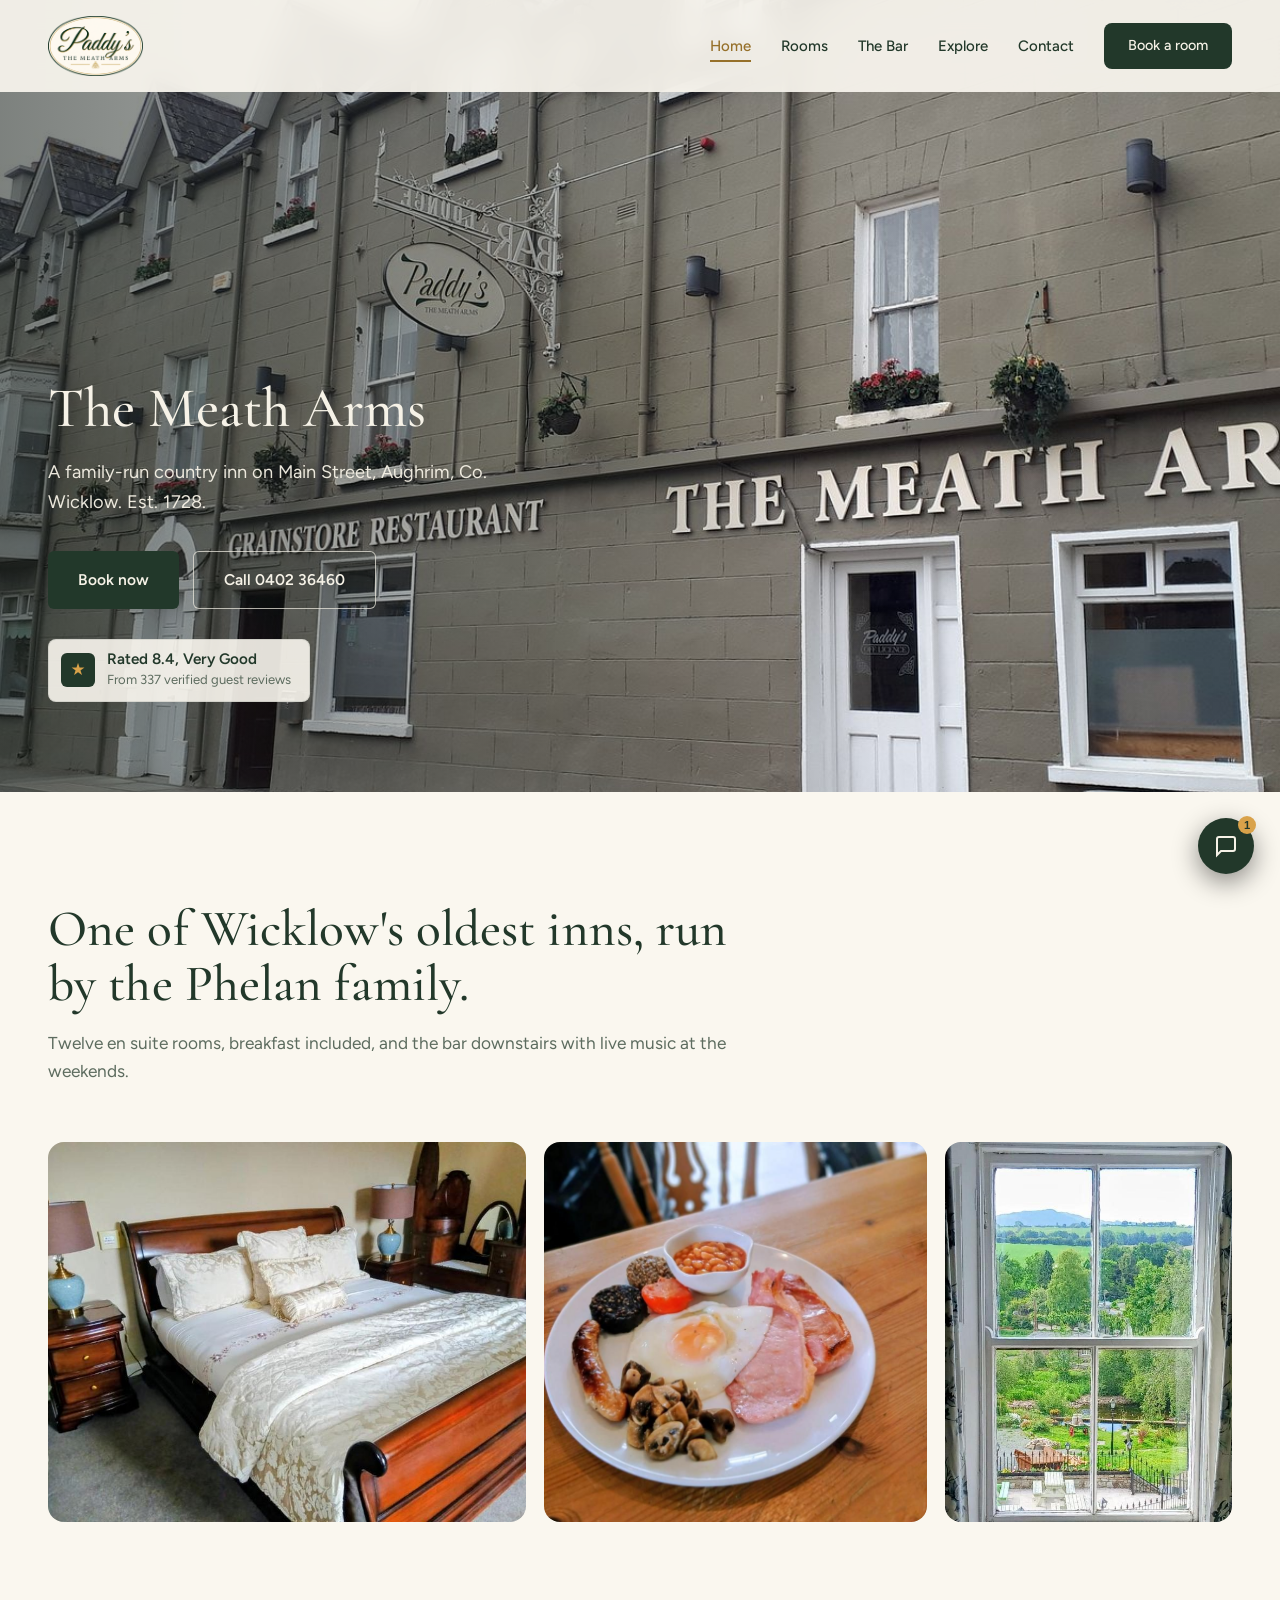
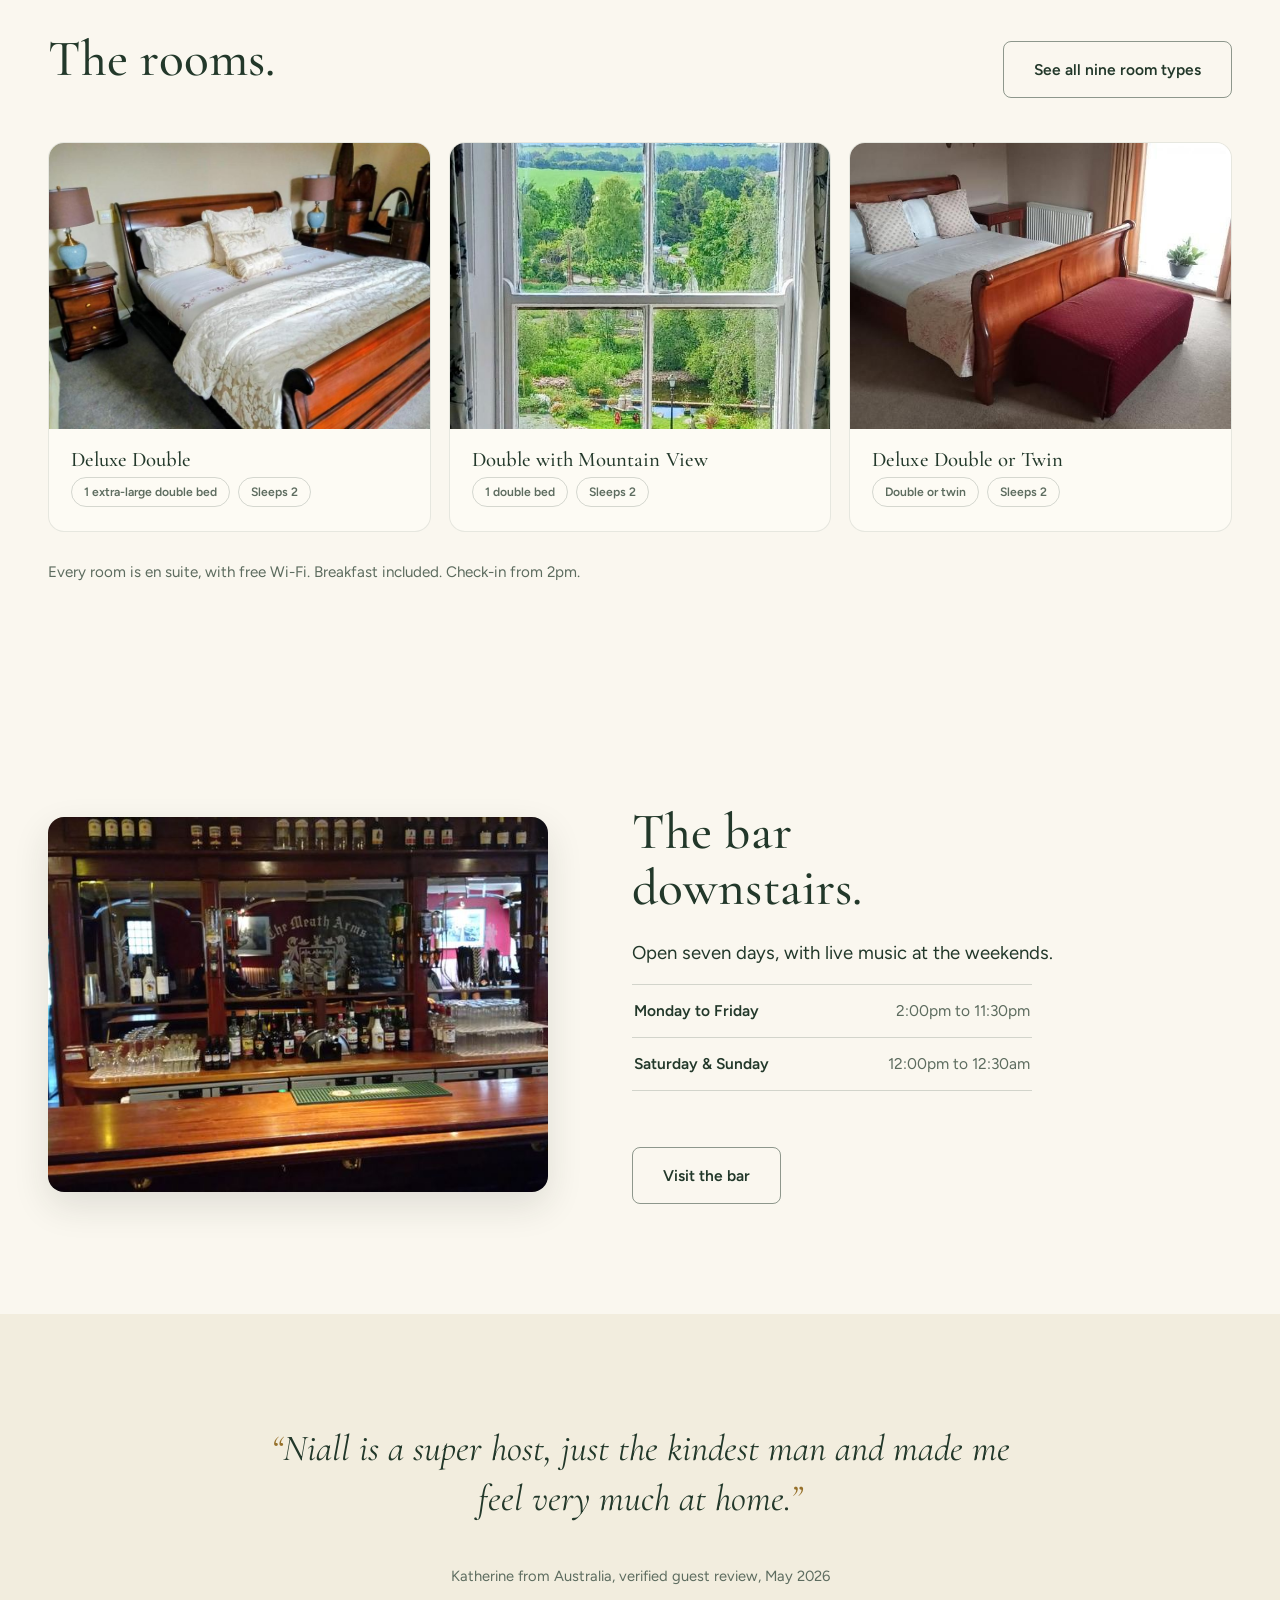
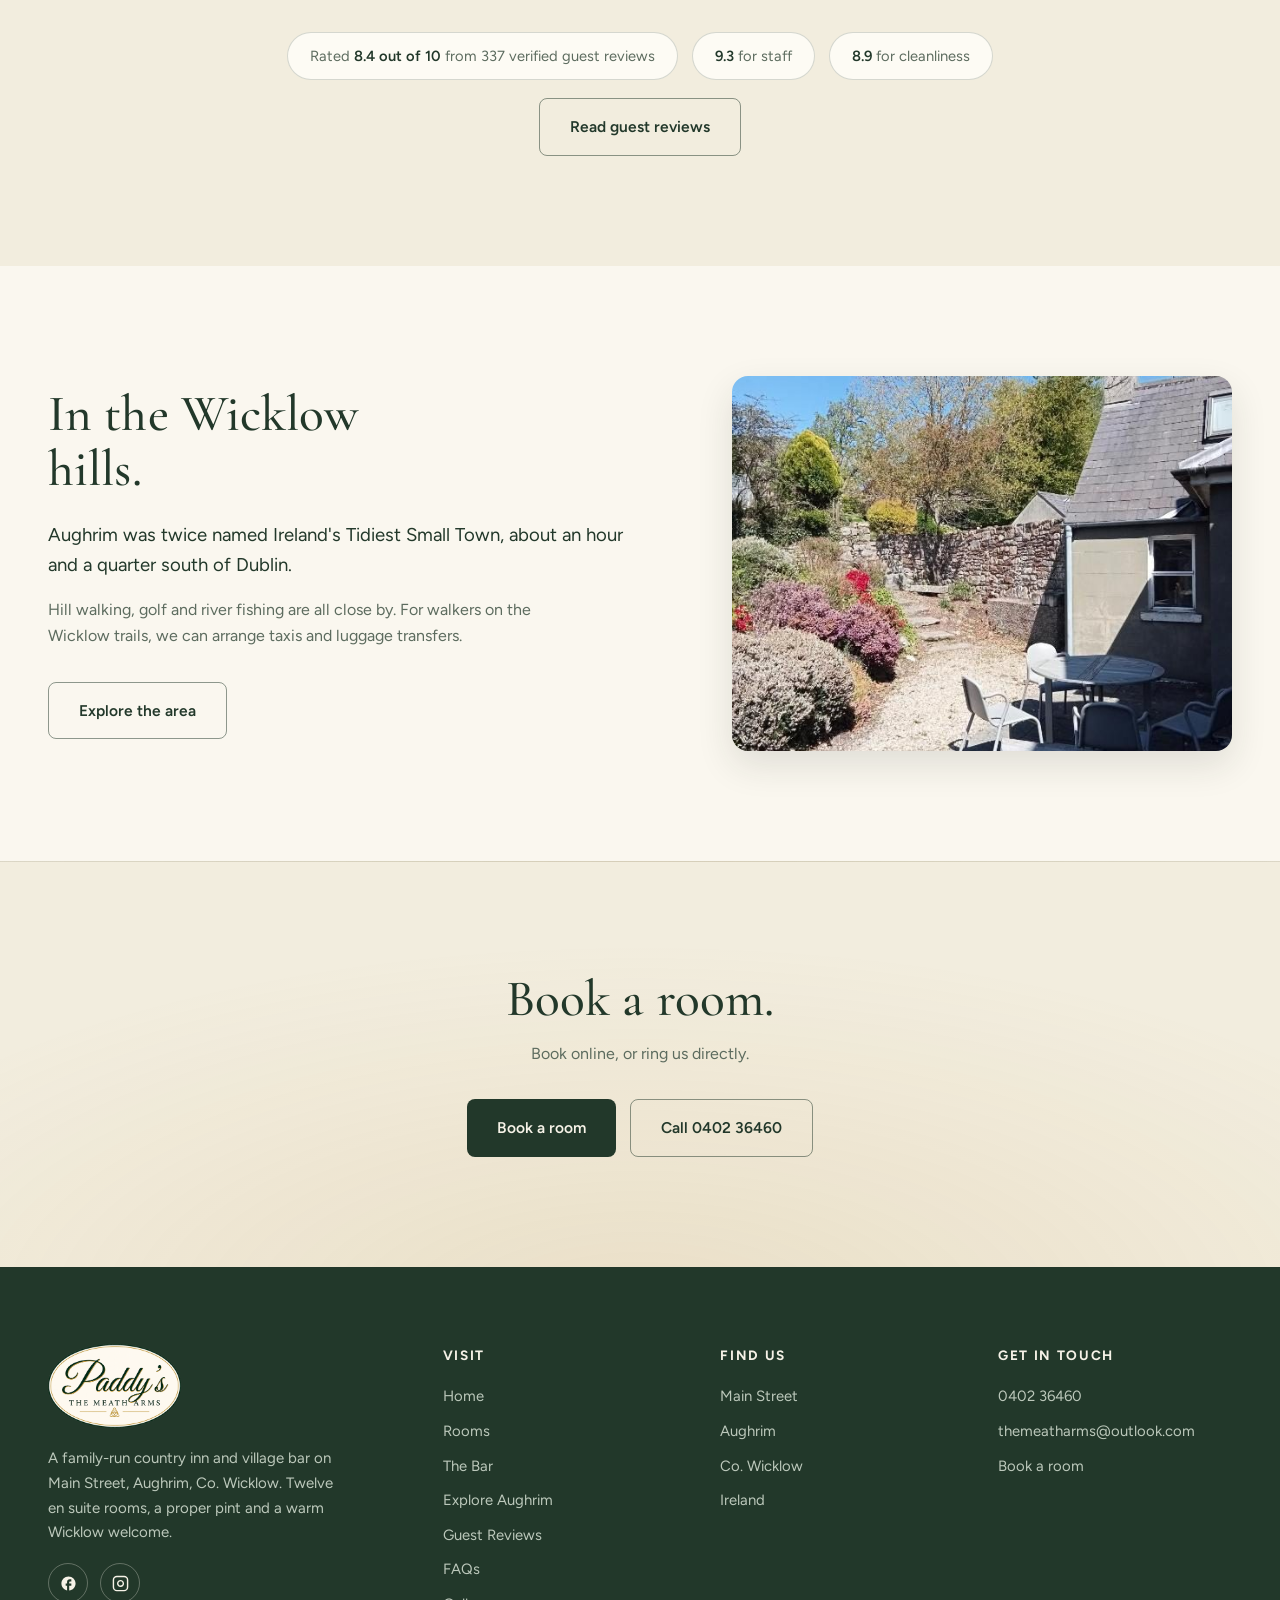
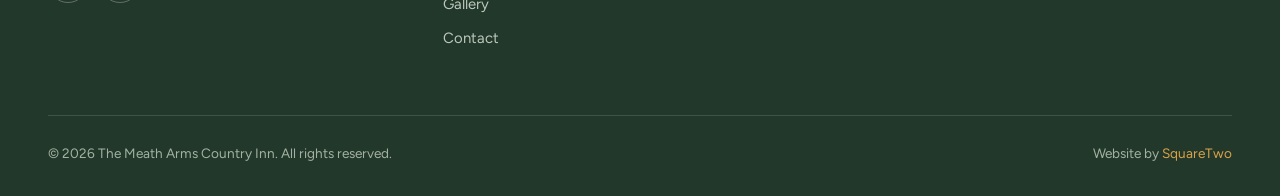
==== index.html @ 94a281cf "freetobook slot on book page, correct room count to twelve, booking setup doc" ====
<!DOCTYPE html>
<html lang="en">
<head>
  <meta charset="UTF-8">
  <meta name="viewport" content="width=device-width, initial-scale=1.0">
  <title>The Meath Arms Country Inn | Bar &amp; Rooms in Aughrim, Co. Wicklow</title>
  <meta name="description" content="The Meath Arms is a family-run country inn on Main Street, Aughrim, Co. Wicklow. Est. 1728. Twelve en suite rooms, a proper village bar and live music at weekends.">
  <meta name="robots" content="index, follow">
  <link rel="canonical" href="https://meath-arms.com/">

  <meta property="og:title" content="The Meath Arms Country Inn | Aughrim, Co. Wicklow">
  <meta property="og:description" content="Family-run country inn on Main Street, Aughrim. Est. 1728. Twelve en suite rooms, a proper village bar and live music at weekends.">
  <meta property="og:url" content="https://meath-arms.com/">
  <meta property="og:type" content="website">
  <meta property="og:image" content="https://meath-arms.com/images/exterior.jpg">

  <meta name="twitter:card" content="summary_large_image">
  <meta name="twitter:title" content="The Meath Arms Country Inn | Aughrim, Co. Wicklow">
  <meta name="twitter:description" content="Family-run country inn. Est. 1728. Rooms, bar and live music in the heart of Wicklow.">
  <meta name="twitter:image" content="https://meath-arms.com/images/exterior.jpg">

  <link rel="preconnect" href="https://fonts.googleapis.com">
  <link rel="preconnect" href="https://fonts.gstatic.com" crossorigin>
  <link href="https://fonts.googleapis.com/css2?family=Cormorant+Garamond:ital,wght@0,500;0,600;1,500&family=Figtree:wght@400;500;600&display=swap" rel="stylesheet">
  <link rel="icon" type="image/svg+xml" href="/favicon.svg">
  <link rel="stylesheet" href="/styles.css">

  <script type="application/ld+json">
  {
    "@context": "https://schema.org",
    "@type": ["BarOrPub", "BedAndBreakfast"],
    "name": "The Meath Arms Country Inn",
    "url": "https://meath-arms.com/",
    "telephone": "+35340236460",
    "email": "themeatharms@outlook.com",
    "image": "https://meath-arms.com/images/exterior.jpg",
    "description": "Family-run country inn on Main Street, Aughrim, Co. Wicklow. Est. 1728. Twelve en suite rooms, a village bar and live music at weekends.",
    "priceRange": "€€",
    "address": {
      "@type": "PostalAddress",
      "streetAddress": "Main Street",
      "addressLocality": "Aughrim",
      "addressRegion": "Co. Wicklow",
      "addressCountry": "IE"
    },
    "geo": { "@type": "GeoCoordinates", "latitude": 52.855575, "longitude": -6.329135 },
    "openingHoursSpecification": [
      { "@type": "OpeningHoursSpecification", "dayOfWeek": ["Monday","Tuesday","Wednesday","Thursday","Friday"], "opens": "14:00", "closes": "23:30" },
      { "@type": "OpeningHoursSpecification", "dayOfWeek": ["Saturday","Sunday"], "opens": "12:00", "closes": "00:30" }
    ],
    "sameAs": [
      "https://www.facebook.com/TheMeathArms/",
      "https://www.instagram.com/paddysbar_aughrim/"
    ]
  }
  </script>
</head>
<body class="home">

  <!-- ===== NAV ===== -->
  <nav class="nav" id="nav">
    <div class="nav-inner">
      <a href="/" class="logo" aria-label="The Meath Arms, home">
        <img src="/images/logo-nav.png" alt="Paddy's, The Meath Arms" class="logo-img">
      </a>
      <ul class="nav-links" id="navLinks">
        <li><a href="/" class="active">Home</a></li>
        <li><a href="/rooms.html">Rooms</a></li>
        <li><a href="/bar.html">The Bar</a></li>
        <li><a href="/explore.html">Explore</a></li>
        <li><a href="/contact.html">Contact</a></li>
        <li><a href="/book.html" class="btn btn-primary">Book a room</a></li>
      </ul>
      <button class="hamburger" id="hamburger" aria-label="Menu">
        <span></span><span></span><span></span>
      </button>
    </div>
  </nav>

  <!-- ===== HERO ===== -->
  <header class="hero-full">
    <div class="hf-media">
      <img src="/images/exterior.jpg" srcset="/images/exterior-sm.jpg 800w, /images/exterior.jpg 1200w" sizes="100vw" alt="The Meath Arms Country Inn on Main Street, Aughrim" loading="eager" fetchpriority="high">
    </div>
    <div class="container hf-inner">
      <div class="hf-text" data-reveal>
        <h1>The Meath Arms</h1>
        <p class="lead">A family-run country inn on Main Street, Aughrim, Co. Wicklow. Est. 1728.</p>
        <div class="hero-ctas">
          <a href="/book.html" class="btn btn-primary btn-rect">Book now</a>
          <a href="tel:+35340236460" class="btn btn-ghost btn-rect">Call 0402 36460</a>
        </div>
        <div class="hero-badge">
          <span class="seal">&#9733;</span>
          <span><span class="b1">Rated 8.4, Very Good</span><span class="b2">From 337 verified guest reviews</span></span>
        </div>
      </div>
    </div>
  </header>

  <!-- ===== INTRO + TRIPTYCH ===== -->
  <section id="story" class="intro">
    <div class="container">
      <div class="intro-head" data-reveal>
        <h2>One of Wicklow's oldest inns, run by the Phelan family.</h2>
        <p>Twelve en suite rooms, breakfast included, and the bar downstairs with live music at the weekends.</p>
      </div>
      <div class="trio" data-reveal>
        <a href="/rooms.html"><figure><img src="/images/room-1.jpg" srcset="/images/room-1-sm.jpg 800w, /images/room-1.jpg 1024w" sizes="(max-width: 900px) 100vw, 40vw" alt="A deluxe room at The Meath Arms" loading="lazy"></figure></a>
        <a href="/rooms.html#breakfast"><figure><img src="/images/breakfast-1.jpg" alt="A full Irish breakfast at The Meath Arms" loading="lazy"></figure></a>
        <a href="/explore.html"><figure><img src="/images/aughrim.jpg" alt="The view towards the Wicklow hills from The Meath Arms" loading="lazy"></figure></a>
      </div>
    </div>
  </section>

  <!-- ===== ROOMS ===== -->
  <section class="rooms-tease" style="padding-top: 0;">
    <div class="container">
      <div class="tease-head" data-reveal>
        <h2>The rooms.</h2>
        <a href="/rooms.html" class="btn btn-ghost">See all nine room types</a>
      </div>
      <div class="room-trio">
        <a class="room" href="/rooms.html" data-reveal>
          <div class="room-img"><img src="/images/room-1.jpg" srcset="/images/room-1-sm.jpg 800w, /images/room-1.jpg 1024w" sizes="(max-width: 900px) 100vw, 33vw" alt="Deluxe double room" loading="lazy"></div>
          <div class="room-body">
            <h3>Deluxe Double</h3>
            <div class="room-meta"><span>1 extra-large double bed</span><span>Sleeps 2</span></div>
          </div>
        </a>
        <a class="room" href="/rooms.html" data-reveal>
          <div class="room-img"><img src="/images/room-3.jpg" alt="The view from the Double Room with Mountain View" loading="lazy"></div>
          <div class="room-body">
            <h3>Double with Mountain View</h3>
            <div class="room-meta"><span>1 double bed</span><span>Sleeps 2</span></div>
          </div>
        </a>
        <a class="room" href="/rooms.html" data-reveal>
          <div class="room-img"><img src="/images/room-2.jpg" alt="Deluxe double or twin room" loading="lazy"></div>
          <div class="room-body">
            <h3>Deluxe Double or Twin</h3>
            <div class="room-meta"><span>Double or twin</span><span>Sleeps 2</span></div>
          </div>
        </a>
      </div>
      <p class="tease-note" data-reveal>Every room is en suite, with free Wi-Fi. Breakfast included. Check-in from 2pm.</p>
    </div>
  </section>

  <!-- ===== BAR ===== -->
  <section class="bar-strip">
    <div class="container">
      <div class="split">
        <div class="split-media" data-reveal>
          <a href="/bar.html"><figure class="frame wide">
            <img src="/images/hero.jpg" srcset="/images/hero-sm.jpg 800w, /images/hero.jpg 1920w" sizes="(max-width: 900px) 100vw, 45vw" alt="The bar counter at The Meath Arms" loading="lazy">
          </figure></a>
        </div>
        <div class="split-body" data-reveal>
          <h2>The bar downstairs.</h2>
          <p class="opener">Open seven days, with live music at the weekends.</p>
          <div class="hours" style="max-width: 400px;">
            <div class="hours-row"><span>Monday to Friday</span><span>2:00pm to 11:30pm</span></div>
            <div class="hours-row"><span>Saturday &amp; Sunday</span><span>12:00pm to 12:30am</span></div>
          </div>
          <a href="/bar.html" class="btn btn-ghost" style="margin-top: 26px;">Visit the bar</a>
        </div>
      </div>
    </div>
  </section>

  <!-- ===== GUEST WORDS ===== -->
  <section class="guest-words location">
    <div class="container" data-reveal>
      <p class="big-quote quoted">Niall is a super host, just the kindest man and made me feel very much at home.</p>
      <p class="quote-attr">Katherine from Australia, verified guest review, May 2026</p>
      <div class="mention-row">
        <span class="mention">Rated <strong>8.4 out of 10</strong> from 337 verified guest reviews</span>
        <span class="mention"><strong>9.3</strong> for staff</span>
        <span class="mention"><strong>8.9</strong> for cleanliness</span>
      </div>
      <div class="mention-row" style="margin-top: 18px;">
        <a href="/reviews.html" class="btn btn-ghost">Read guest reviews</a>
      </div>
    </div>
  </section>

  <!-- ===== LOCATION ===== -->
  <section>
    <div class="container">
      <div class="split flip">
        <div class="split-body" data-reveal>
          <h2>In the Wicklow hills.</h2>
          <p class="opener">Aughrim was twice named Ireland's Tidiest Small Town, about an hour and a quarter south of Dublin.</p>
          <p>Hill walking, golf and river fishing are all close by. For walkers on the Wicklow trails, we can arrange taxis and luggage transfers.</p>
          <a href="/explore.html" class="btn btn-ghost">Explore the area</a>
        </div>
        <div class="split-media" data-reveal>
          <a href="/explore.html"><figure class="frame wide">
            <img src="/images/garden.jpg" alt="The garden at The Meath Arms" loading="lazy">
          </figure></a>
        </div>
      </div>
    </div>
  </section>

  <!-- ===== CTA ===== -->
  <section class="cta-banner">
    <div class="container" data-reveal>
      <h2>Book a room.</h2>
      <p>Book online, or ring us directly.</p>
      <div class="hero-ctas">
        <a href="/book.html" class="btn btn-primary">Book a room</a>
        <a href="tel:+35340236460" class="btn btn-ghost">Call 0402 36460</a>
      </div>
    </div>
  </section>

  <div id="footer-placeholder"></div>
  <div id="widgets-placeholder"></div>

  <script src="/script.js"></script>
</body>
</html>
---- styles.css ----
/* ============================================================
   THE MEATH ARMS - dark forest editorial
   Type: Cormorant Garamond (display) / Figtree (body)
   Shape rule: buttons/pills 8px, cards 16px, inputs 10px
   Theme: single committed dark theme, page-wide
   ============================================================ */

:root {
  --bg: #faf7ef;
  --bg-2: #f2edde;
  --panel: #fdfbf4;
  --line: rgba(30, 53, 39, 0.18);
  --line-soft: rgba(30, 53, 39, 0.1);
  --text: #22382a;
  --muted: #5d6c5f;
  --accent: #96702a;
  --accent-deep: #7d5c20;
  --accent-soft: rgba(150, 112, 42, 0.15);
  --scrim: rgba(15, 21, 16, 0.45);
  --shadow: 0 14px 36px rgba(30, 45, 35, 0.12);
  --r-card: 16px;
  --r-input: 10px;
  --maxw: 1240px;
}

* { box-sizing: border-box; margin: 0; padding: 0; }
html { scroll-behavior: smooth; }
body {
  font-family: 'Figtree', -apple-system, system-ui, sans-serif;
  background: var(--bg);
  color: var(--text);
  line-height: 1.65;
  -webkit-font-smoothing: antialiased;
  overflow-x: hidden;
}

h1, h2, h3 {
  font-family: 'Cormorant Garamond', Georgia, serif;
  font-weight: 500;
  line-height: 1.08;
  letter-spacing: 0.002em;
  color: var(--text);
}
h1 { font-size: clamp(2.7rem, 6vw, 4.9rem); }
h2 { font-size: clamp(2.1rem, 4vw, 3.3rem); }
h3 { font-size: 1.55rem; }
.italic { font-style: italic; color: var(--accent); }

a { color: var(--accent); text-decoration: none; }
a:hover { color: var(--text); }
img { max-width: 100%; display: block; }

.container { max-width: var(--maxw); margin: 0 auto; padding: 0 28px; }

p.lead { font-size: 1.14rem; color: var(--muted); }

.eyebrow {
  display: inline-block;
  font-size: 0.76rem;
  letter-spacing: 0.2em;
  text-transform: uppercase;
  color: var(--accent);
  font-weight: 600;
  margin-bottom: 16px;
}

/* ---------- Buttons. Pill everywhere. ---------- */
.btn {
  display: inline-flex;
  align-items: center;
  justify-content: center;
  gap: 10px;
  padding: 15px 30px;
  border-radius: 8px;
  font-weight: 600;
  font-size: 0.97rem;
  font-family: inherit;
  border: none;
  cursor: pointer;
  white-space: nowrap;
  transition: transform 0.22s ease, background 0.22s ease, color 0.22s ease, border-color 0.22s ease;
}
.btn:active { transform: translateY(1px) scale(0.99); }
.btn-primary { background: #22382a; color: #f6f2e7; }
.btn-primary:hover { background: #2f4c39; color: #f6f2e7; }
.btn-ghost {
  background: transparent;
  color: #22382a;
  border: 1.5px solid rgba(34, 56, 42, 0.5);
}
.btn-ghost:hover { background: #22382a; color: #f6f2e7; border-color: #22382a; }

/* ---------- Nav ---------- */
.nav {
  position: fixed;
  top: 0; left: 0; right: 0;
  z-index: 100;
  padding: 16px 0;
  background: rgba(250, 247, 239, 0.92);
  backdrop-filter: blur(12px);
  -webkit-backdrop-filter: blur(12px);
  transition: background 0.3s ease, padding 0.3s ease, box-shadow 0.3s ease;
}
.nav.scrolled {
  background: rgba(250, 247, 239, 0.95);
  backdrop-filter: blur(12px);
  -webkit-backdrop-filter: blur(12px);
  box-shadow: 0 1px 0 var(--line-soft);
  padding: 11px 0;
}
.nav-inner {
  display: flex;
  align-items: center;
  justify-content: space-between;
  max-width: var(--maxw);
  margin: 0 auto;
  padding: 0 28px;
}
.logo {
  display: flex;
  flex-direction: column;
  gap: 1px;
  line-height: 1.02;
  font-family: 'Cormorant Garamond', serif;
  font-size: 1.5rem;
  font-weight: 600;
  color: var(--text);
}
.logo:hover { color: var(--text); }
.logo .sub {
  font-family: 'Figtree', sans-serif;
  font-size: 0.58rem;
  letter-spacing: 0.32em;
  text-transform: uppercase;
  color: var(--accent);
  font-weight: 600;
}
.nav-links {
  display: flex;
  gap: 30px;
  align-items: center;
  list-style: none;
}
.nav-links a {
  color: var(--text);
  font-weight: 500;
  font-size: 0.94rem;
  position: relative;
}
.nav-links a:hover { color: var(--accent); }
.nav-links a.active { color: var(--accent); }
.nav-links a.active::after {
  content: '';
  position: absolute;
  bottom: -7px; left: 0; right: 0;
  height: 1.5px;
  background: var(--accent);
}
.nav-links a.btn { padding: 11px 24px; font-size: 0.9rem; }
.nav-links a.btn.active::after { display: none; }

.hamburger {
  display: none;
  background: none;
  border: none;
  cursor: pointer;
  width: 44px; height: 44px;
  padding: 10px;
  z-index: 101;
}
.hamburger span {
  display: block;
  width: 24px; height: 2px;
  background: var(--text);
  margin: 5px auto;
  transition: 0.3s;
}
.hamburger.active span:nth-child(1) { transform: rotate(45deg) translate(6px, 6px); }
.hamburger.active span:nth-child(2) { opacity: 0; }
.hamburger.active span:nth-child(3) { transform: rotate(-45deg) translate(7px, -7px); }

/* ---------- Hero (full-bleed, left-aligned) ---------- */
.hero {
  position: relative;
  display: flex;
  align-items: flex-end;
  min-height: 94dvh;
  padding: 96px 0 84px;
  overflow: hidden;
}
.hero-media { position: absolute; inset: 0; }
.hero-media img {
  width: 100%; height: 100%;
  object-fit: cover;
  object-position: center 55%;
}
.hero-scrim {
  position: absolute;
  inset: 0;
  background:
    linear-gradient(90deg, rgba(15, 21, 16, 0.72) 0%, rgba(10, 15, 12, 0.45) 48%, rgba(10, 15, 12, 0.12) 100%),
    linear-gradient(0deg, rgba(24, 34, 25, 0.92) 0%, rgba(24, 34, 25, 0.25) 34%, rgba(10, 15, 12, 0.3) 100%);
}
.hero-inner { position: relative; z-index: 2; width: 100%; }
.hero-content { max-width: 660px; }
.hero h1 { margin-bottom: 22px; }
.hero p.lead { color: rgba(236, 231, 218, 0.88); max-width: 480px; margin-bottom: 34px; }
.hero-ctas { display: flex; gap: 14px; flex-wrap: wrap; }

/* Sub-page hero: image band, shorter */
.page-hero {
  position: relative;
  display: flex;
  align-items: flex-end;
  min-height: 56dvh;
  padding: 96px 0 60px;
  overflow: hidden;
}
.page-hero .hero-content { max-width: 720px; }
.page-hero h1 { margin-bottom: 16px; }
.page-hero p.lead { max-width: 560px; color: rgba(236, 231, 218, 0.88); }
.page-hero .hero-ctas { margin-top: 28px; }
.page-note {
  margin-top: 18px;
  font-size: 0.9rem;
  color: rgba(236, 231, 218, 0.75);
  font-style: italic;
}

/* ---------- Sections ---------- */
section { padding: 110px 0; }
.section-head { max-width: 640px; margin-bottom: 64px; }
.section-head p { color: var(--muted); margin-top: 16px; font-size: 1.05rem; }
.section-head.center { margin-left: auto; margin-right: auto; text-align: center; }

/* ---------- Editorial split (story) ---------- */
.split {
  display: grid;
  grid-template-columns: 5fr 6fr;
  gap: 84px;
  align-items: center;
}
.split.flip { grid-template-columns: 6fr 5fr; }
.split-media { position: relative; }
.split-media .frame {
  margin: 0;
  border-radius: var(--r-card);
  overflow: hidden;
  box-shadow: var(--shadow);
}
.split-media .frame img { width: 100%; height: 100%; object-fit: cover; }
.frame.tall { aspect-ratio: 4 / 5; }
.frame.wide { aspect-ratio: 4 / 3; }
.split-media .inset {
  position: absolute;
  right: -28px; bottom: -36px;
  width: 46%;
  margin: 0;
  border-radius: var(--r-card);
  overflow: hidden;
  aspect-ratio: 1;
  border: 5px solid var(--bg);
  box-shadow: var(--shadow);
}
.split-media .inset img { width: 100%; height: 100%; object-fit: cover; }
.split-body h2 { margin-bottom: 22px; max-width: 16ch; }
.split-body p { color: var(--muted); margin-bottom: 16px; max-width: 54ch; }
.split-body p.opener { color: var(--text); font-size: 1.16rem; }
.split-body .btn { margin-top: 16px; }

.figures {
  display: flex;
  gap: 52px;
  margin: 34px 0 8px;
  padding-top: 26px;
  border-top: 1px solid var(--line-soft);
}
.figure .num {
  font-family: 'Cormorant Garamond', serif;
  font-size: 2.9rem;
  line-height: 1;
  color: var(--accent);
}
.figure .label { font-size: 0.88rem; color: var(--muted); margin-top: 6px; }

/* Cross-fade slideshow inside a frame */
.fade-set { position: relative; background: var(--panel); }
.fade-set img { position: absolute; inset: 0; opacity: 0; animation: fadeSet 18s infinite; }
.fade-set img:nth-child(2) { animation-delay: 6s; }
.fade-set img:nth-child(3) { animation-delay: 12s; }
@keyframes fadeSet {
  0% { opacity: 0; } 3% { opacity: 1; } 30% { opacity: 1; } 36% { opacity: 0; } 100% { opacity: 0; }
}

/* ---------- Rooms teaser (asymmetric feature) ---------- */
.feature {
  display: grid;
  grid-template-columns: 7fr 5fr;
  gap: 0;
  border-radius: var(--r-card);
  overflow: hidden;
  background: var(--panel);
  box-shadow: var(--shadow);
}
.feature-media { min-height: 480px; position: relative; }
.feature-media img {
  position: absolute; inset: 0;
  width: 100%; height: 100%;
  object-fit: cover;
}
.feature-body { padding: 56px 52px; display: flex; flex-direction: column; justify-content: center; }
.feature-body h2 { margin-bottom: 16px; }
.feature-body > p { color: var(--muted); margin-bottom: 26px; }
.tick-list { list-style: none; margin-bottom: 32px; }
.tick-list li {
  padding: 11px 0 11px 30px;
  position: relative;
  color: var(--text);
  font-size: 0.98rem;
  border-bottom: 1px solid var(--line-soft);
}
.tick-list li:last-child { border-bottom: none; }
.tick-list li::before {
  content: '';
  position: absolute;
  left: 2px; top: 19px;
  width: 12px; height: 7px;
  border-left: 2px solid var(--accent);
  border-bottom: 2px solid var(--accent);
  transform: rotate(-45deg);
}
.feature-body .hero-ctas { gap: 12px; }

/* ---------- Photo band (bar section on home) ---------- */
.band {
  position: relative;
  padding: 150px 0;
  overflow: hidden;
}
.band-media { position: absolute; inset: 0; }
.band-media img { width: 100%; height: 100%; object-fit: cover; object-position: center 40%; }
.band-scrim {
  position: absolute; inset: 0;
  background: linear-gradient(90deg, rgba(15, 21, 16, 0.82) 0%, rgba(10, 15, 12, 0.72) 46%, rgba(10, 15, 12, 0.3) 100%);
}
.band .container { position: relative; z-index: 2; }
.band-panel { max-width: 520px; }
.band-panel h2 { margin-bottom: 16px; }
.band-panel > p { color: rgba(236, 231, 218, 0.85); margin-bottom: 28px; }
.hours {
  border-top: 1px solid var(--line);
  margin-bottom: 30px;
}
.hours-row {
  display: flex;
  justify-content: space-between;
  gap: 20px;
  padding: 13px 2px;
  border-bottom: 1px solid var(--line);
  font-size: 0.97rem;
}
.hours-row span:first-child { color: var(--text); font-weight: 600; }
.hours-row span:last-child { color: var(--muted); }

/* ---------- Location strip ---------- */
.location {
  background: var(--bg-2);
}
.location .split-body h2 { max-width: 20ch; }

/* ---------- Guest words ---------- */
.guest-words { text-align: center; }
.big-quote {
  max-width: 780px;
  margin: 0 auto 40px;
  font-family: 'Cormorant Garamond', serif;
  font-size: clamp(1.6rem, 3vw, 2.3rem);
  font-style: italic;
  line-height: 1.35;
  color: var(--text);
}
.big-quote.quoted::before { content: '\201C'; color: var(--accent); }
.big-quote.quoted::after { content: '\201D'; color: var(--accent); }
.quote-attr { color: var(--muted); font-size: 0.92rem; margin-bottom: 44px; }
.mention-row {
  display: flex;
  justify-content: center;
  gap: 14px;
  flex-wrap: wrap;
}
.mention {
  padding: 11px 22px;
  border: 1px solid var(--line);
  border-radius: 999px;
  color: var(--muted);
  font-size: 0.92rem;
}
.mention strong { color: var(--text); font-weight: 600; }

/* ---------- CTA banner ---------- */
.cta-banner {
  background:
    radial-gradient(ellipse 70% 90% at 50% 110%, rgba(185, 138, 60, 0.14), transparent),
    var(--bg-2);
  border-top: 1px solid var(--line-soft);
  text-align: center;
}
.cta-banner h2 { margin-bottom: 14px; }
.cta-banner p { color: var(--muted); max-width: 480px; margin: 0 auto 32px; }
.cta-banner .hero-ctas { justify-content: center; }

/* ---------- Rooms page grid ---------- */
.room-grid {
  display: grid;
  grid-template-columns: repeat(6, 1fr);
  gap: 22px;
}
.room {
  position: relative;
  border-radius: var(--r-card);
  overflow: hidden;
  background: var(--panel);
  display: flex;
  flex-direction: column;
}
.room-img { position: relative; overflow: hidden; }
.room-img img {
  width: 100%; height: 100%;
  object-fit: cover;
  transition: transform 0.6s ease;
}
.room:hover .room-img img { transform: scale(1.04); }
.room-body { padding: 24px 26px 28px; }
.room-body h3 { margin-bottom: 8px; font-size: 1.45rem; }
.room-body p { color: var(--muted); font-size: 0.95rem; }
.room-meta {
  display: flex;
  flex-wrap: wrap;
  gap: 8px;
  margin: 10px 0 12px;
}
.room-meta span {
  font-size: 0.76rem;
  font-weight: 600;
  color: var(--muted);
  border: 1px solid var(--line);
  border-radius: 999px;
  padding: 4px 12px;
}
.room.wide { grid-column: span 4; }
.room.slim { grid-column: span 2; }
.room.wide .room-img { aspect-ratio: 16 / 9; }
.room.slim .room-img { aspect-ratio: 4 / 4.4; }
.room.row {
  grid-column: span 6;
  flex-direction: row;
  align-items: stretch;
}
.room.row .room-img { width: 38%; min-height: 240px; aspect-ratio: auto; }
.room.row .room-img img { position: absolute; inset: 0; }
.room.row .room-body { flex: 1; display: flex; flex-direction: column; justify-content: center; padding: 36px 44px; }

/* ---------- Practical details (grouped, no cards) ---------- */
.practical {
  display: grid;
  grid-template-columns: 1fr 1fr;
  gap: 60px 90px;
  max-width: 980px;
}
.practical-group h3 { margin-bottom: 16px; font-size: 1.4rem; }
.practical-group p { color: var(--muted); font-size: 0.98rem; margin-bottom: 10px; }
.practical-group p strong { color: var(--text); font-weight: 600; }

/* ---------- Gallery marquee ---------- */
.gallery-section { padding-bottom: 0; }
.carousel {
  width: 100%;
  overflow: hidden;
  padding: 10px 0 26px;
  -webkit-mask-image: linear-gradient(90deg, transparent 0, #000 6%, #000 94%, transparent 100%);
  mask-image: linear-gradient(90deg, transparent 0, #000 6%, #000 94%, transparent 100%);
}
.carousel-track {
  display: flex;
  width: max-content;
  animation: carouselScroll 66s linear infinite;
}
.carousel:hover .carousel-track { animation-play-state: paused; }
.carousel-item {
  flex: 0 0 auto;
  width: 340px;
  margin-right: 18px;
  aspect-ratio: 4 / 3;
  border-radius: var(--r-card);
  overflow: hidden;
}
.carousel-item img { width: 100%; height: 100%; object-fit: cover; }
@keyframes carouselScroll {
  from { transform: translateX(0); }
  to { transform: translateX(-50%); }
}

/* ---------- Contact ---------- */
.contact-grid {
  display: grid;
  grid-template-columns: 5fr 6fr;
  gap: 80px;
}
.contact-info h3 { margin-bottom: 6px; }
.contact-info > p { color: var(--muted); margin-bottom: 30px; }
.contact-line {
  display: flex;
  justify-content: space-between;
  align-items: baseline;
  gap: 20px;
  padding: 15px 2px;
  border-bottom: 1px solid var(--line-soft);
}
.contact-line .k { color: var(--muted); font-size: 0.86rem; text-transform: uppercase; letter-spacing: 0.08em; font-weight: 600; }
.contact-line .v { font-size: 1.02rem; color: var(--text); text-align: right; }
.contact-line .v a { color: var(--text); }
.contact-line .v a:hover { color: var(--accent); }

.form {
  background: var(--panel);
  border: 1px solid var(--line-soft);
  border-radius: var(--r-card);
  padding: 40px;
}
.form-row { display: grid; grid-template-columns: 1fr 1fr; gap: 16px; }
.form-field { margin-bottom: 16px; }
.form label {
  display: block;
  font-size: 0.85rem;
  font-weight: 600;
  color: var(--text);
  margin-bottom: 7px;
}
.form input, .form textarea, .form select {
  width: 100%;
  padding: 13px 15px;
  border: 1px solid var(--line);
  border-radius: var(--r-input);
  font-family: inherit;
  font-size: 0.96rem;
  color: var(--text);
  background: var(--bg);
  transition: border-color 0.2s ease;
}
.form input::placeholder, .form textarea::placeholder { color: rgba(169, 178, 164, 0.65); }
.form input:focus, .form textarea:focus, .form select:focus {
  outline: 2px solid transparent;
  border-color: var(--accent);
  box-shadow: 0 0 0 3px var(--accent-soft);
}
.form textarea { resize: vertical; min-height: 130px; }
.form .btn { width: 100%; margin-top: 6px; }

.map-wrap {
  border-radius: var(--r-card);
  overflow: hidden;
  border: 1px solid var(--line-soft);
  filter: saturate(0.85);
}

/* ---------- Footer ---------- */
footer {
  background: #141d16;
  border-top: 1px solid var(--line-soft);
  color: var(--muted);
  padding: 76px 0 32px;
}
.footer-grid {
  display: grid;
  grid-template-columns: 1.5fr 1fr 1fr 1fr;
  gap: 44px;
  margin-bottom: 54px;
}
footer h4 {
  font-family: 'Figtree', sans-serif;
  color: var(--text);
  font-size: 0.85rem;
  text-transform: uppercase;
  letter-spacing: 0.12em;
  margin-bottom: 18px;
}
footer .logo { margin-bottom: 16px; }
footer .tagline { max-width: 300px; font-size: 0.94rem; }
footer ul { list-style: none; }
footer ul li { margin-bottom: 10px; font-size: 0.93rem; }
footer ul li a { color: var(--muted); }
footer ul li a:hover { color: var(--accent); }
.socials { display: flex; gap: 12px; margin-top: 18px; }
.socials a {
  width: 40px; height: 40px;
  border: 1px solid var(--line);
  border-radius: 999px;
  display: grid;
  place-items: center;
  color: var(--text);
  transition: border-color 0.25s ease, color 0.25s ease;
}
.socials a:hover { border-color: var(--accent); color: var(--accent); }
.socials a svg { width: 17px; height: 17px; }
.footer-bottom {
  border-top: 1px solid var(--line-soft);
  padding-top: 26px;
  display: flex;
  justify-content: space-between;
  flex-wrap: wrap;
  gap: 14px;
  font-size: 0.85rem;
}

/* ---------- Chat widget ---------- */
.chat-button {
  position: fixed;
  bottom: 26px; right: 26px;
  width: 56px; height: 56px;
  background: var(--accent);
  color: #171208;
  border: none;
  border-radius: 999px;
  cursor: pointer;
  box-shadow: 0 8px 26px rgba(0, 0, 0, 0.45);
  z-index: 90;
  display: grid;
  place-items: center;
  transition: transform 0.25s ease;
}
.chat-button:hover { transform: scale(1.07); }
.chat-button svg { width: 24px; height: 24px; }
.chat-badge {
  position: absolute;
  top: -2px; right: -2px;
  width: 18px; height: 18px;
  background: var(--text);
  color: #171208;
  border-radius: 999px;
  font-size: 0.7rem;
  display: grid;
  place-items: center;
  font-weight: 700;
}
.chat-window {
  position: fixed;
  bottom: 96px; right: 26px;
  width: 360px;
  max-width: calc(100vw - 40px);
  max-height: 540px;
  background: var(--panel);
  border: 1px solid var(--line-soft);
  border-radius: var(--r-card);
  box-shadow: 0 24px 60px rgba(0, 0, 0, 0.55);
  display: none;
  flex-direction: column;
  overflow: hidden;
  z-index: 95;
}
.chat-window.active { display: flex; }
.chat-header {
  background: #141d16;
  padding: 16px 18px;
  display: flex;
  justify-content: space-between;
  align-items: center;
}
.chat-header-info { display: flex; gap: 12px; align-items: center; }
.chat-avatar {
  width: 38px; height: 38px;
  background: var(--accent);
  color: #171208;
  border-radius: 999px;
  display: grid;
  place-items: center;
  font-family: 'Cormorant Garamond', serif;
  font-weight: 600;
  font-size: 1.15rem;
}
.chat-name { font-weight: 600; font-size: 0.96rem; color: var(--text); }
.chat-status { font-size: 0.78rem; color: var(--muted); }
.chat-close {
  background: none;
  border: none;
  color: var(--text);
  cursor: pointer;
  font-size: 1.4rem;
  padding: 4px 8px;
  border-radius: 8px;
}
.chat-close:hover { background: rgba(236, 231, 218, 0.11); }
.chat-body { flex: 1; padding: 18px; overflow-y: auto; max-height: 340px; }
.msg {
  margin-bottom: 12px;
  max-width: 84%;
  padding: 10px 14px;
  border-radius: 14px;
  font-size: 0.92rem;
  line-height: 1.45;
}
.msg.bot { background: var(--bg); color: var(--text); border-bottom-left-radius: 4px; }
.msg.user { background: var(--accent); color: #171208; margin-left: auto; border-bottom-right-radius: 4px; }
.quick-replies { display: flex; flex-wrap: wrap; gap: 8px; padding: 0 18px 14px; }
.chip {
  background: transparent;
  border: 1px solid var(--line);
  color: var(--text);
  padding: 8px 14px;
  border-radius: 999px;
  font-size: 0.83rem;
  cursor: pointer;
  font-family: inherit;
  transition: border-color 0.2s ease, color 0.2s ease;
}
.chip:hover { border-color: var(--accent); color: var(--accent); }
.chat-footer { border-top: 1px solid var(--line-soft); padding: 12px 14px; display: flex; gap: 8px; }
.chat-input {
  flex: 1;
  padding: 10px 15px;
  border: 1px solid var(--line);
  border-radius: 999px;
  font-family: inherit;
  font-size: 0.92rem;
  background: var(--bg);
  color: var(--text);
  outline: none;
}
.chat-input:focus { border-color: var(--accent); }
.chat-send {
  background: var(--accent);
  color: #171208;
  border: none;
  width: 40px; height: 40px;
  border-radius: 999px;
  cursor: pointer;
  display: grid;
  place-items: center;
}
.chat-send svg { width: 15px; height: 15px; }
.chat-handoff { padding: 10px 14px; border-top: 1px solid var(--line-soft); }
.chat-handoff a {
  display: flex;
  align-items: center;
  justify-content: center;
  gap: 8px;
  width: 100%;
  background: transparent;
  border: 1.5px solid var(--accent);
  color: var(--accent);
  padding: 10px;
  border-radius: 999px;
  font-size: 0.88rem;
  font-weight: 600;
}
.chat-handoff a:hover { background: var(--accent); color: #171208; }

/* ---------- Reveal ---------- */
[data-reveal] {
  opacity: 0;
  transform: translateY(26px);
  transition: opacity 0.7s ease, transform 0.7s cubic-bezier(0.16, 1, 0.3, 1);
}
@media (prefers-reduced-motion: reduce) {
  [data-reveal] { opacity: 1; transform: none; transition: none; }
  .carousel-track { animation: none; }
  .carousel { overflow-x: auto; }
  .fade-set img { animation: none; opacity: 0; }
  .fade-set img:first-child { opacity: 1; }
  html { scroll-behavior: auto; }
}

/* ---------- Responsive ---------- */
@media (max-width: 1024px) {
  .split, .split.flip { gap: 56px; }
}

@media (max-width: 900px) {
  .nav-links {
    position: fixed;
    inset: 0;
    background: var(--bg);
    flex-direction: column;
    justify-content: center;
    gap: 30px;
    font-size: 1.35rem;
    transform: translateX(100%);
    transition: transform 0.35s ease;
    padding: 90px 28px 40px;
  }
  .nav-links.active { transform: translateX(0); }
  .nav-links a { font-family: 'Cormorant Garamond', serif; font-size: 1.7rem; }
  .nav-links a.btn { font-family: 'Figtree', sans-serif; font-size: 1rem; }
  body.menu-open { overflow: hidden; }
  body.menu-open .nav { backdrop-filter: none; -webkit-backdrop-filter: none; }
  body.menu-open .chat-button, body.menu-open .chat-window { display: none; }
  .hamburger { display: block; }

  .hero { min-height: 86dvh; padding: 110px 0 64px; }
  .page-hero { min-height: 46dvh; padding: 110px 0 48px; }
  .hero-ctas .btn { flex: 1; }

  section { padding: 80px 0; }
  .split, .split.flip { grid-template-columns: 1fr; gap: 44px; }
  .split-media { max-width: 470px; }
  .split-media .inset { right: 0; bottom: -28px; }
  .figures { gap: 36px; }

  .feature { grid-template-columns: 1fr; }
  .feature-media { min-height: 300px; }
  .feature-body { padding: 40px 30px; }

  .band { padding: 100px 0; }
  .band-scrim {
    background: linear-gradient(0deg, rgba(15, 21, 16, 0.84) 0%, rgba(10, 15, 12, 0.62) 100%);
  }

  .room.wide, .room.slim { grid-column: span 6; }
  .room.wide .room-img, .room.slim .room-img { aspect-ratio: 16 / 10; }
  .room.row { flex-direction: column; }
  .room.row .room-img { width: 100%; min-height: 0; aspect-ratio: 16 / 10; position: relative; }
  .room.row .room-body { padding: 24px 26px 28px; }

  .practical { grid-template-columns: 1fr; gap: 40px; }
  .contact-grid { grid-template-columns: 1fr; gap: 48px; }
  .footer-grid { grid-template-columns: 1fr 1fr; gap: 34px; }
  .form-row { grid-template-columns: 1fr; gap: 0; }
}

@media (max-width: 540px) {
  .container, .nav-inner { padding-left: 20px; padding-right: 20px; }
  .footer-grid { grid-template-columns: 1fr; }
  .footer-bottom { flex-direction: column; align-items: flex-start; }
  .form { padding: 26px 22px; }
  .carousel-item { width: 250px; }
  .chat-window { right: 20px; left: 20px; max-width: none; }
  .figures { flex-wrap: wrap; gap: 26px; }
}

/* ---------- Logo image ---------- */
.logo-img { height: 60px; width: auto; display: block; }
.nav.scrolled .logo-img { height: 50px; transition: height 0.3s ease; }
.footer-logo { height: 84px; width: auto; margin-bottom: 18px; }
@media (max-width: 540px) {
  .logo-img { height: 48px; }
}

/* ---------- Centered hero variant ---------- */
.hero.centered { align-items: center; }
.hero.centered .hero-content { max-width: 820px; margin: 0 auto; text-align: center; }
.hero.centered h1 { font-size: clamp(3.2rem, 8vw, 6rem); margin-bottom: 30px; }
.hero.centered .hero-ctas { justify-content: center; }
.hero.centered .hero-scrim {
  background:
    radial-gradient(ellipse 70% 60% at 50% 55%, rgba(15, 21, 16, 0.45), rgba(10, 15, 12, 0.28)),
    linear-gradient(0deg, rgba(24, 34, 25, 0.92) 0%, rgba(15, 21, 18, 0.15) 30%, rgba(10, 15, 12, 0.35) 100%);
}
.btn-rect { border-radius: 6px; }

/* ---------- Mini quotes (real Booking.com reviews) ---------- */
.mini-quote {
  border-left: 2px solid var(--accent);
  padding: 6px 0 6px 20px;
  margin-top: 28px;
  max-width: 54ch;
}
.mini-quote p {
  font-family: 'Cormorant Garamond', serif;
  font-style: italic;
  font-size: 1.18rem;
  line-height: 1.4;
  color: var(--text);
  margin-bottom: 8px;
}
.mini-quote cite {
  font-style: normal;
  font-size: 0.88rem;
  color: var(--muted);
}

/* ---------- Scroll cue ---------- */
.scroll-cue {
  position: absolute;
  bottom: 26px;
  left: 50%;
  transform: translateX(-50%);
  z-index: 3;
  display: grid;
  place-items: center;
  width: 44px; height: 44px;
  border-radius: 999px;
  border: 1.5px solid rgba(236, 231, 218, 0.55);
  color: var(--text);
}
.scroll-cue:hover { color: var(--accent); border-color: var(--accent); }
.scroll-cue svg { width: 18px; height: 18px; animation: cueBob 2.2s ease-in-out infinite; }
@keyframes cueBob {
  0%, 100% { transform: translateY(-2px); }
  50% { transform: translateY(4px); }
}
@media (prefers-reduced-motion: reduce) {
  .scroll-cue svg { animation: none; }
}

/* ---------- Mobile polish ---------- */
@media (max-width: 900px) {
  .hero.centered { min-height: 72dvh; padding: 100px 0 70px; }
  .hero.centered h1 { margin-bottom: 24px; }
  /* 16px inputs stop iOS zooming the form on focus */
  .form input, .form textarea, .form select, .chat-input { font-size: 16px; }
  .band { background-attachment: scroll; }
}
@media (max-width: 540px) {
  section { padding: 64px 0; }
  .hero-ctas { gap: 10px; }
  .scroll-cue { bottom: 18px; }
  .big-quote { font-size: 1.45rem; }
  .feature-body { padding: 32px 24px; }
  .split-body h2, .section-head h2 { font-size: 1.9rem; }
}

/* ---------- Split hero: text left, image bleeds right ---------- */
.hero-split {
  display: grid;
  grid-template-columns: minmax(400px, 4fr) 8fr;
  align-items: stretch;
  min-height: 78dvh;
  padding-top: 92px;
  background: var(--bg);
}
.hs-text {
  display: flex;
  flex-direction: column;
  justify-content: center;
  padding: 60px 56px 60px max(28px, calc((100vw - 1240px) / 2 + 28px));
}
.hs-text h1 { margin-bottom: 18px; font-size: clamp(2.6rem, 3.6vw, 3.9rem); }
.hs-text .lead { max-width: 34ch; margin-bottom: 34px; }
.hs-text .hero-ctas { flex-direction: column; align-items: flex-start; gap: 12px; }
.hs-text .hero-ctas .btn { width: 240px; }
.hs-media { position: relative; min-height: 480px; }
.hs-media img {
  position: absolute;
  inset: 0;
  width: 100%;
  height: 100%;
  object-fit: cover;
  object-position: center 60%;
}
@media (max-width: 900px) {
  .hero-split { grid-template-columns: 1fr; min-height: 0; padding-top: 76px; }
  .hs-media { order: -1; min-height: 0; aspect-ratio: 16 / 11; }
  .hs-media img { position: absolute; }
  .hs-text { padding: 40px 20px 56px; }
  .hs-text .lead { margin-bottom: 28px; }
}

/* ---------- Fade-bleed hero: image right, dissolving into the page ---------- */
.hero-fade {
  position: relative;
  display: flex;
  align-items: center;
  min-height: 88dvh;
  padding: 110px 0 70px;
  overflow: hidden;
  background: var(--bg);
}
.hf-media {
  position: absolute;
  top: 0; right: 0; bottom: 0;
  width: 76%;
}
.hf-media img {
  width: 100%; height: 100%;
  object-fit: cover;
  object-position: center 58%;
}
.hf-media::after {
  content: '';
  position: absolute;
  inset: 0;
  background:
    linear-gradient(90deg, #faf7ef 0%, rgba(250, 247, 239, 0.92) 10%, rgba(250, 247, 239, 0.5) 30%, rgba(250, 247, 239, 0) 52%),
    linear-gradient(0deg, #faf7ef 0%, rgba(250, 247, 239, 0) 24%),
    linear-gradient(180deg, rgba(250, 247, 239, 0.55) 0%, rgba(250, 247, 239, 0) 22%);
}
.hf-inner { position: relative; z-index: 2; width: 100%; }
.hf-text { max-width: 520px; }
.hf-text h1 { margin-bottom: 18px; font-size: clamp(2.8rem, 4.4vw, 4.4rem); }
.hf-text .lead { max-width: 38ch; margin-bottom: 34px; color: var(--muted); }

@media (max-width: 900px) {
  .hero-fade { min-height: 78dvh; align-items: flex-end; padding: 100px 0 56px; }
  .hf-media { width: 100%; }
  .hf-media::after {
    background:
      linear-gradient(0deg, #faf7ef 0%, rgba(250, 247, 239, 0.85) 26%, rgba(250, 247, 239, 0.15) 60%, rgba(250, 247, 239, 0.2) 100%);
  }
  .hf-text .hero-ctas .btn { flex: 1; }
}

/* ---------- Homepage v2: intro triptych + room trio ---------- */
.intro-head { max-width: 720px; margin-bottom: 56px; }
.intro-head h2 { margin-bottom: 16px; }
.intro-head p { color: var(--muted); font-size: 1.08rem; }
.trio {
  display: grid;
  grid-template-columns: 5fr 4fr 3fr;
  gap: 18px;
}
.trio figure {
  margin: 0;
  border-radius: var(--r-card);
  overflow: hidden;
  height: 380px;
}
.trio img { width: 100%; height: 100%; object-fit: cover; }

.tease-head {
  display: flex;
  align-items: baseline;
  justify-content: space-between;
  gap: 20px;
  flex-wrap: wrap;
  margin-bottom: 44px;
}
.room-trio {
  display: grid;
  grid-template-columns: repeat(3, 1fr);
  gap: 18px;
}
.room-trio .room-img { aspect-ratio: 4 / 3; }
.room-trio .room-body { padding: 20px 22px 24px; }
.room-trio .room-body h3 { font-size: 1.3rem; margin-bottom: 6px; }
.room-trio .room-meta { margin: 6px 0 0; }
.tease-note {
  margin-top: 28px;
  color: var(--muted);
  font-size: 0.95rem;
}

@media (max-width: 900px) {
  .trio { grid-template-columns: 1fr 1fr; }
  .trio figure { height: 220px; }
  .trio figure:first-child { grid-column: span 2; height: 260px; }
  .room-trio { grid-template-columns: 1fr; }
  .tease-head { flex-direction: column; align-items: flex-start; gap: 14px; }
}

/* ---------- Light theme overrides ---------- */
.room { border: 1px solid var(--line-soft); }
.mention { background: var(--panel); }
.tick-list li::before { border-color: var(--accent-deep); }

/* Sub-page heroes keep cream text over their dark-scrimmed photos */
.page-hero h1, .page-hero p.lead { color: #f6f2e7; }
.page-hero p.lead { color: rgba(246, 242, 231, 0.92); }
.page-note { color: rgba(246, 242, 231, 0.85); }
.page-hero .btn-ghost { color: #f6f2e7; border-color: rgba(246, 242, 231, 0.65); background: rgba(15, 20, 15, 0.2); }
.page-hero .btn-ghost:hover { background: #f6f2e7; color: #22382a; border-color: #f6f2e7; }

/* Footer + chat stay deep green, gold links */
footer { background: #22382a; color: #bcc8bb; }
footer h4 { color: #f6f2e7; }
footer ul li a { color: #bcc8bb; }
footer ul li a:hover { color: #d9a24a; }
footer .tagline { color: #bcc8bb; }
.footer-bottom { border-top-color: rgba(246, 242, 231, 0.14); color: #a3b1a1; }
.footer-bottom a { color: #d9a24a; }
.socials a { border-color: rgba(246, 242, 231, 0.3); color: #f6f2e7; }
.socials a:hover { border-color: #d9a24a; color: #d9a24a; }

.chat-button { background: #22382a; color: #f6f2e7; }
.chat-badge { background: #d9a24a; color: #22382a; }
.chat-header { background: #22382a; }
.chat-name { color: #f6f2e7; }
.chat-status { color: #bcc8bb; }
.chat-close { color: #f6f2e7; }
.chat-avatar { background: #d9a24a; color: #22382a; }
.msg.user { background: #22382a; color: #f6f2e7; }
.msg.bot { background: var(--bg-2); }
.chat-send { background: #22382a; color: #f6f2e7; }
.chat-handoff a { border-color: #22382a; color: #22382a; }
.chat-handoff a:hover { background: #22382a; color: #f6f2e7; }
.nav-links a.btn-primary { color: #f6f2e7; }
.nav-links a.btn-primary:hover { color: #f6f2e7; }

/* ---------- Full-bleed hero, fading into the cream ---------- */
.hero-full {
  position: relative;
  display: flex;
  align-items: flex-end;
  min-height: 88dvh;
  padding: 120px 0 90px;
  overflow: hidden;
}
.hero-full .hf-media {
  position: absolute;
  inset: 0;
  width: 100%;
}
.hero-full .hf-media img {
  width: 100%; height: 100%;
  object-fit: cover;
  object-position: 80% 45%;
}
.hero-full .hf-media::after {
  content: '';
  position: absolute;
  inset: 0;
  background: linear-gradient(90deg, rgba(18, 26, 20, 0.55) 0%, rgba(18, 26, 20, 0.28) 42%, rgba(18, 26, 20, 0.02) 68%);
}
.hero-full .hf-text h1 { color: #f6f2e7; }
.hero-full .hf-text .lead { color: rgba(246, 242, 231, 0.94); }
.hero-full .btn-ghost { color: #f6f2e7; border-color: rgba(246, 242, 231, 0.7); background: rgba(15, 20, 15, 0.18); }
.hero-full .btn-ghost:hover { background: #f6f2e7; color: #22382a; border-color: #f6f2e7; }

@media (max-width: 900px) {
  .hero-full { min-height: 74dvh; padding: 100px 0 64px; }
  .hero-full .hf-media::after {
    background:
      linear-gradient(0deg, #faf7ef 0%, rgba(250, 247, 239, 0) 20%),
      linear-gradient(0deg, rgba(18, 26, 20, 0.55) 10%, rgba(18, 26, 20, 0.1) 55%),
      linear-gradient(180deg, rgba(18, 26, 20, 0.35) 0%, rgba(18, 26, 20, 0) 26%);
  }
}

/* ---------- Hero rating badge ---------- */
.hero-badge {
  display: inline-flex;
  align-items: center;
  gap: 12px;
  margin-top: 30px;
  padding: 10px 18px 10px 12px;
  background: rgba(250, 247, 239, 0.9);
  border: 1px solid var(--line-soft);
  border-radius: 8px;
}
.hero-badge .seal {
  width: 34px; height: 34px;
  border-radius: 6px;
  background: #22382a;
  color: #d9a24a;
  display: grid;
  place-items: center;
  font-size: 1.05rem;
}
.hero-badge .b1 { display: block; font-weight: 600; color: #22382a; font-size: 0.95rem; line-height: 1.3; }
.hero-badge .b2 { display: block; color: var(--muted); font-size: 0.82rem; }

/* ---------- FAQ accordion ---------- */
.faq-list { max-width: 780px; }
.faq-item { border-bottom: 1px solid var(--line-soft); padding: 20px 0; }
.faq-q {
  width: 100%;
  background: none;
  border: none;
  text-align: left;
  cursor: pointer;
  display: flex;
  justify-content: space-between;
  align-items: center;
  gap: 16px;
  font-family: 'Cormorant Garamond', serif;
  font-size: 1.3rem;
  color: var(--text);
  font-weight: 600;
  padding: 0;
}
.faq-q .plus {
  width: 28px; height: 28px;
  border-radius: 6px;
  background: var(--bg-2);
  color: var(--accent-deep);
  display: grid;
  place-items: center;
  flex-shrink: 0;
  font-size: 1.1rem;
  transition: transform 0.3s ease, background 0.3s ease, color 0.3s ease;
}
.faq-item.open .faq-q .plus { transform: rotate(45deg); background: #22382a; color: #f6f2e7; }
.faq-a { max-height: 0; overflow: hidden; transition: max-height 0.3s ease, padding-top 0.3s ease; }
.faq-item.open .faq-a { max-height: 320px; padding-top: 12px; }
.faq-a p { color: var(--muted); font-size: 1rem; max-width: 62ch; }

/* ---------- Review cards ---------- */
.score-row { display: flex; flex-wrap: wrap; gap: 12px; margin-bottom: 56px; }
.score {
  padding: 12px 20px;
  background: var(--panel);
  border: 1px solid var(--line-soft);
  border-radius: 8px;
  font-size: 0.92rem;
  color: var(--muted);
}
.score strong { color: var(--text); font-size: 1.05rem; margin-right: 6px; }
.review-grid {
  display: grid;
  grid-template-columns: 1fr 1fr;
  gap: 20px;
}
.review-card {
  background: var(--panel);
  border: 1px solid var(--line-soft);
  border-radius: var(--r-card);
  padding: 28px 30px;
}
.review-card .r-score {
  display: inline-block;
  background: #22382a;
  color: #f6f2e7;
  font-weight: 600;
  font-size: 0.85rem;
  border-radius: 6px;
  padding: 4px 10px;
  margin-bottom: 14px;
}
.review-card p {
  font-family: 'Cormorant Garamond', serif;
  font-style: italic;
  font-size: 1.2rem;
  line-height: 1.45;
  color: var(--text);
  margin-bottom: 14px;
}
.review-card cite { font-style: normal; font-size: 0.88rem; color: var(--muted); }

/* ---------- Explore cards ---------- */
.explore-grid {
  display: grid;
  grid-template-columns: 1fr 1fr;
  gap: 20px;
}
.explore-card {
  background: var(--panel);
  border: 1px solid var(--line-soft);
  border-radius: var(--r-card);
  padding: 30px 32px;
}
.explore-card h3 { margin-bottom: 8px; }
.explore-card p { color: var(--muted); font-size: 0.98rem; }

/* ---------- Gallery grid ---------- */
.gallery-grid { columns: 3; column-gap: 18px; }
.gallery-grid figure {
  margin: 0 0 18px;
  border-radius: var(--r-card);
  overflow: hidden;
  break-inside: avoid;
}
.gallery-grid img { width: 100%; display: block; }

@media (max-width: 900px) {
  .review-grid, .explore-grid { grid-template-columns: 1fr; }
  .gallery-grid { columns: 2; }
}
@media (max-width: 540px) {
  .gallery-grid { columns: 1; }
}


/* ---------- Clickable cards & figures ---------- */
a.room { color: inherit; }
a.room:hover { color: inherit; }
.trio a { display: block; border-radius: var(--r-card); }
.trio a figure, .split-media a { display: block; }
.trio a:hover img, .split-media a:hover img { transform: scale(1.03); }
.trio img, .split-media .frame img { transition: transform 0.5s ease; }

/* ---------- Booking page ---------- */
.booking-panel { display: flex; flex-direction: column; gap: 22px; }
.ftb-placeholder {
  background: var(--bg-2);
  border: 1px solid var(--line-soft);
  border-radius: var(--r-card);
  padding: 22px 26px;
}
.ftb-note { color: var(--muted); font-size: 0.97rem; margin: 0; }
.form-title { font-size: 1.35rem; margin-bottom: 20px; }
.form-note { margin-top: 14px; font-size: 0.88rem; color: var(--muted); }
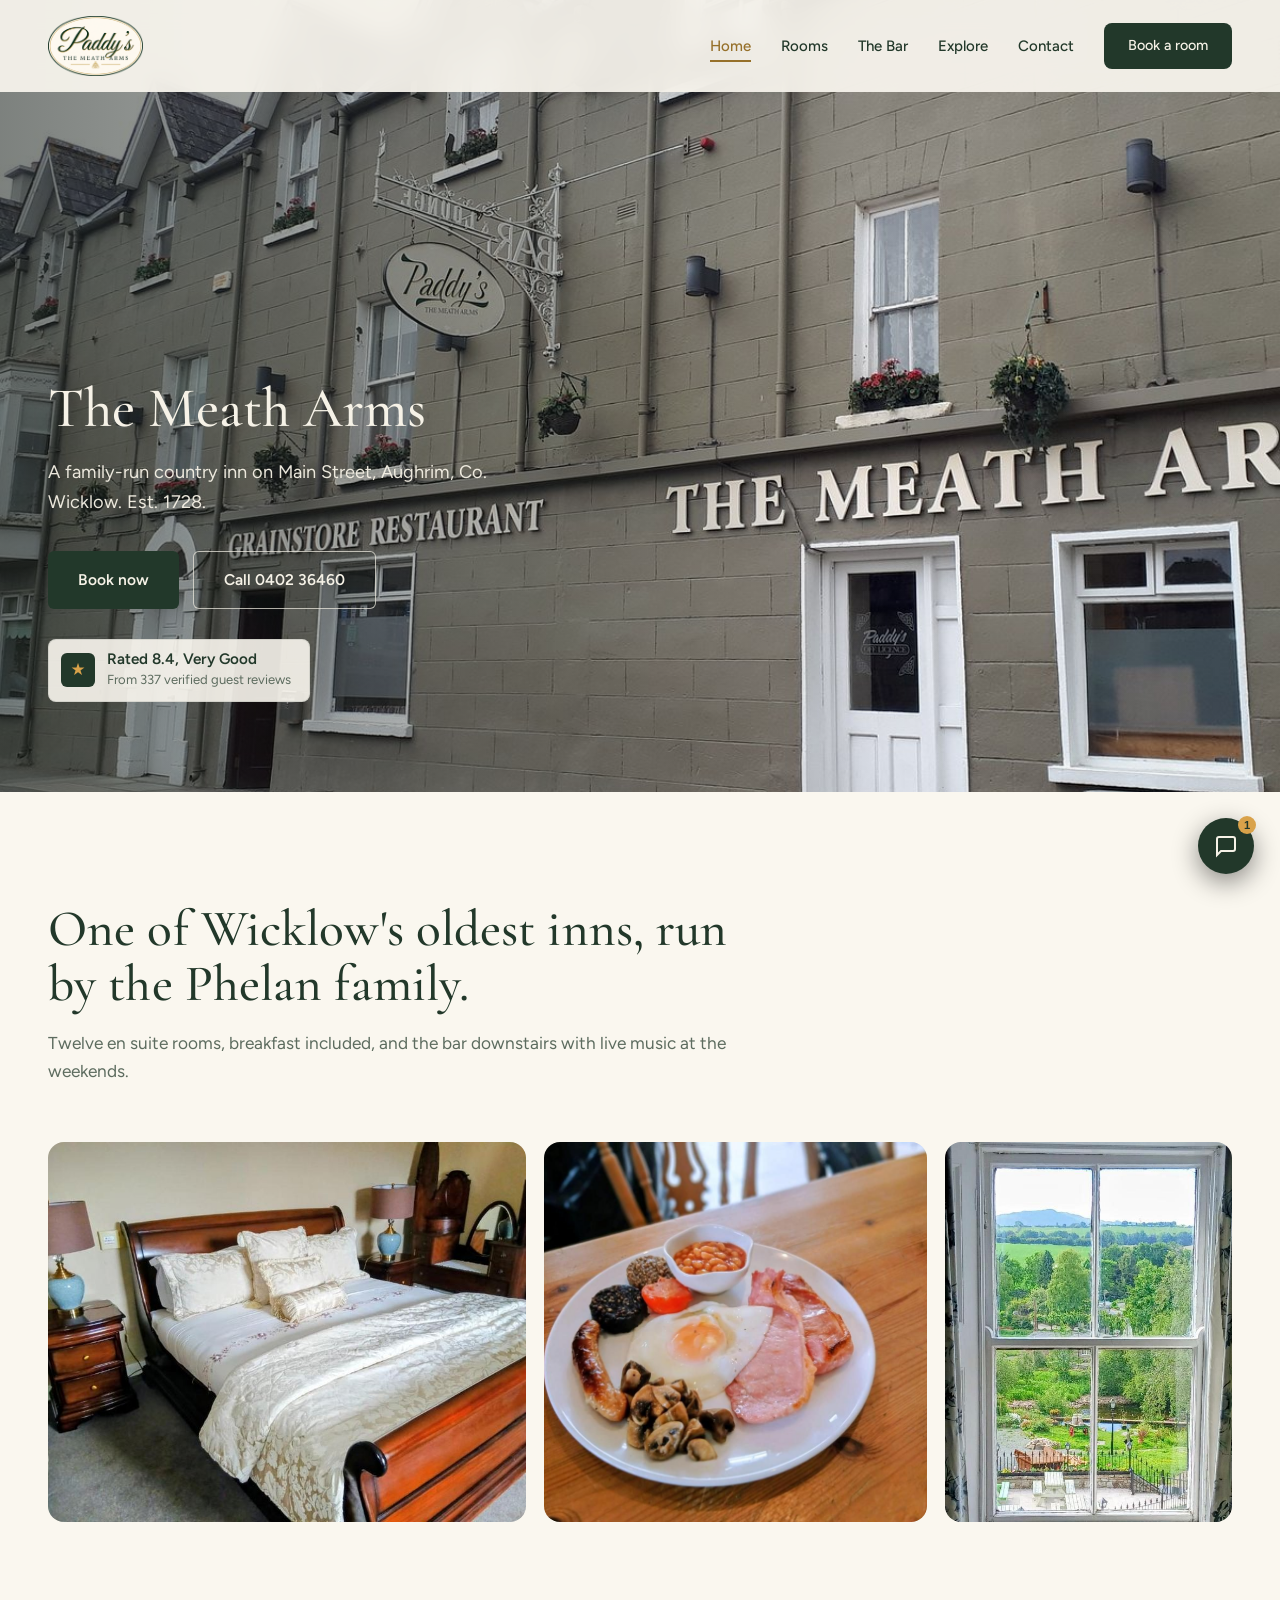
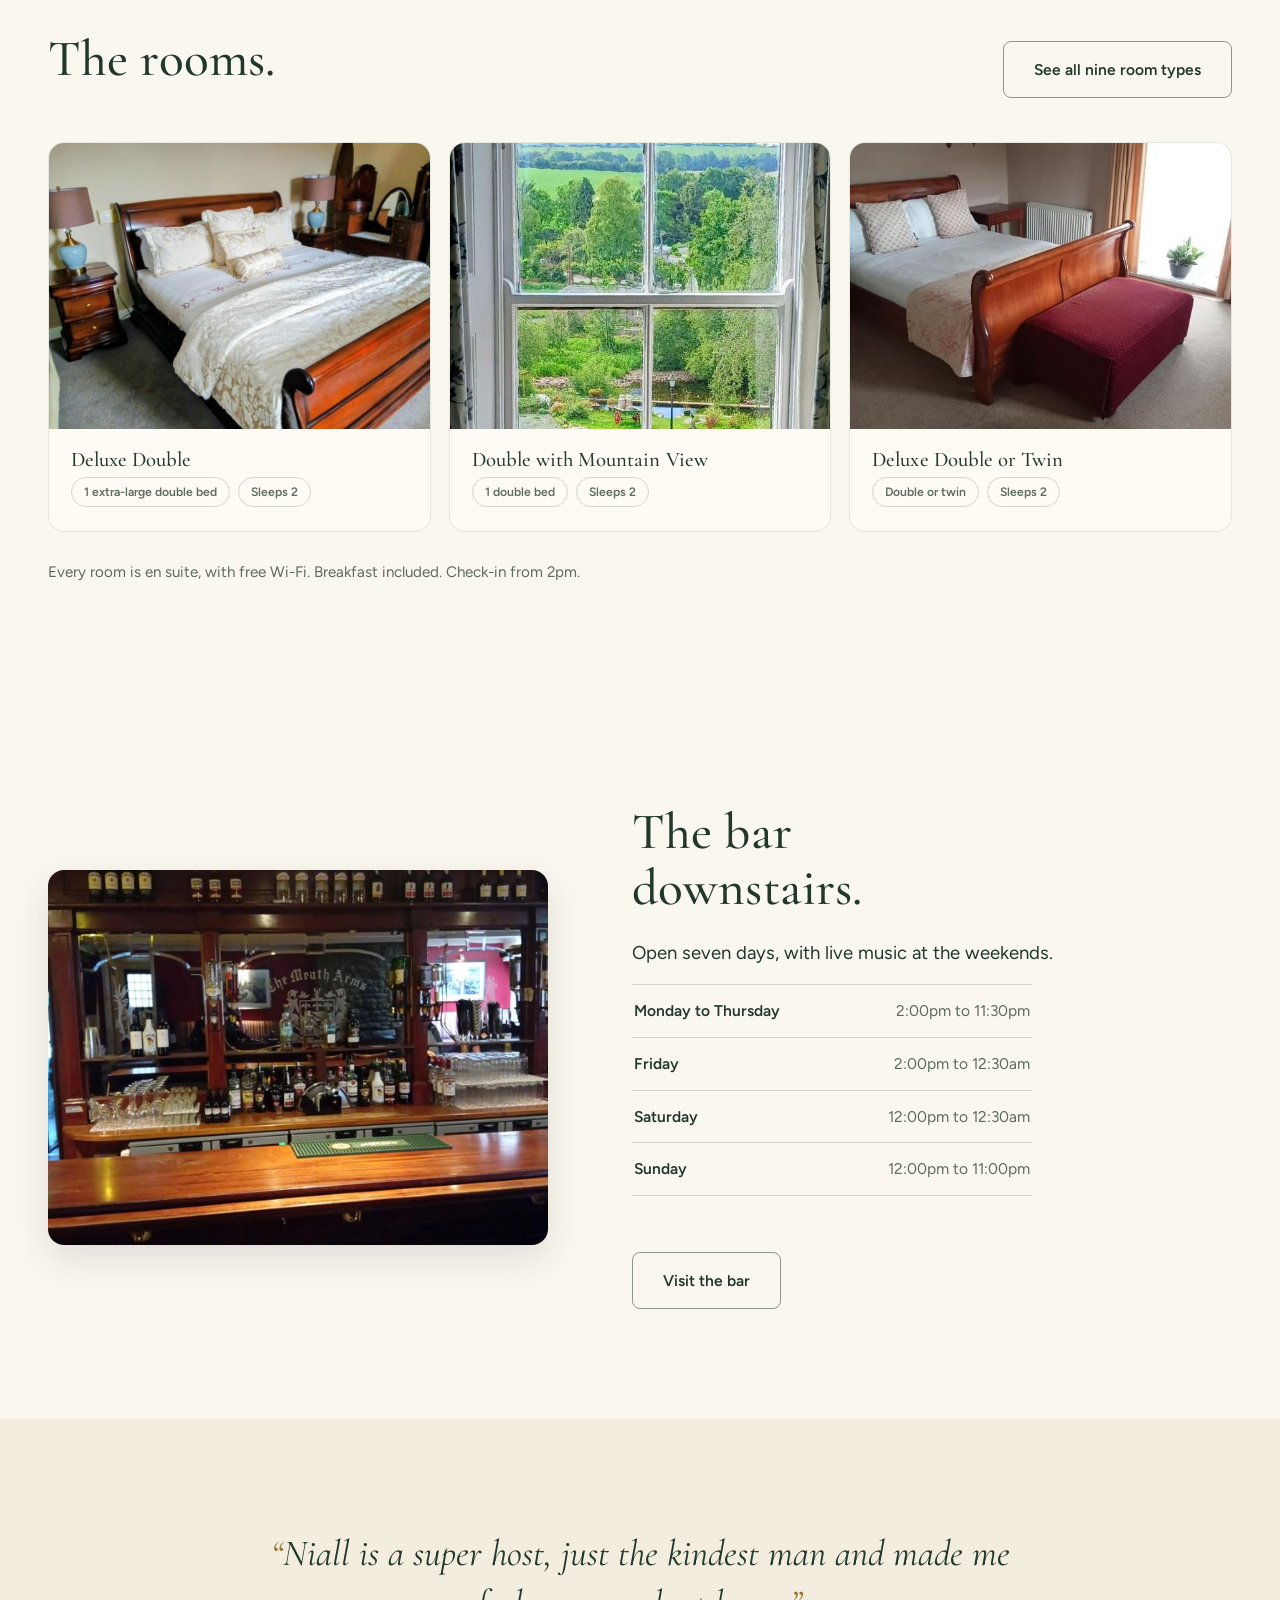
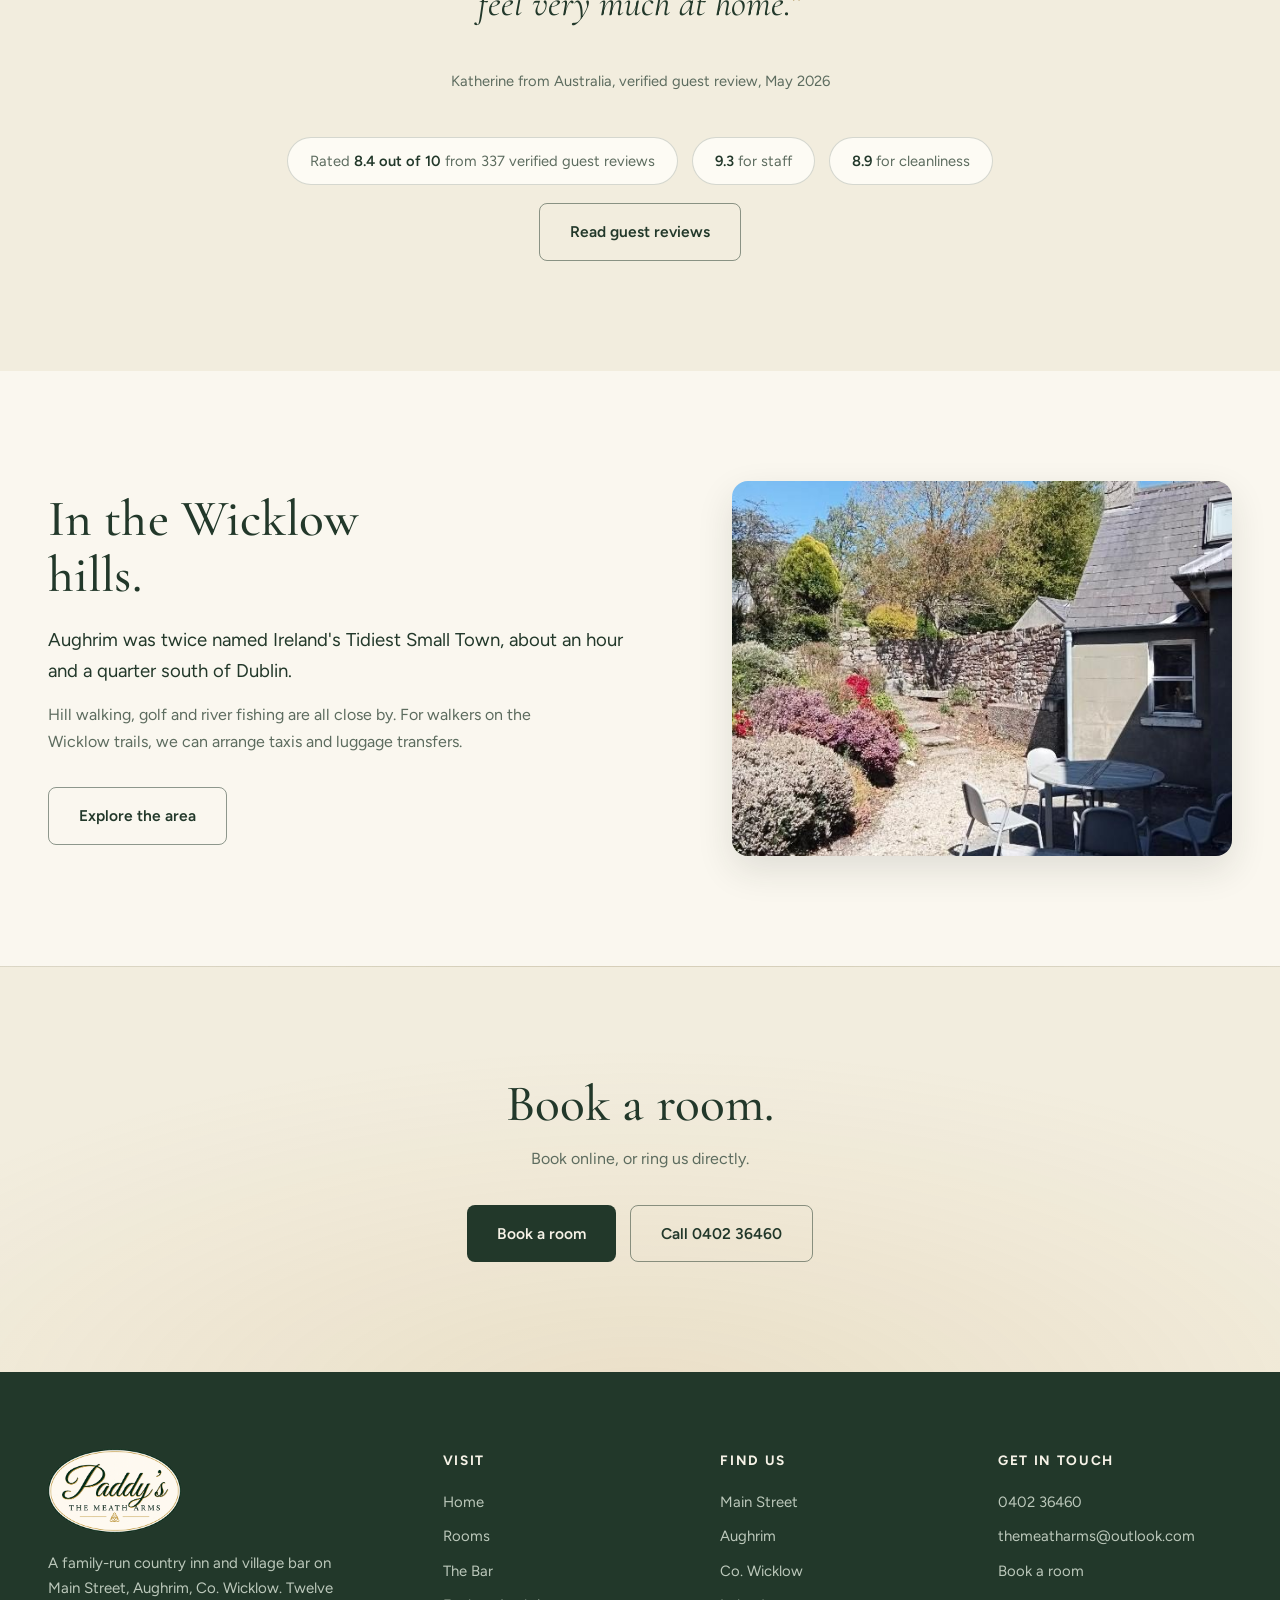
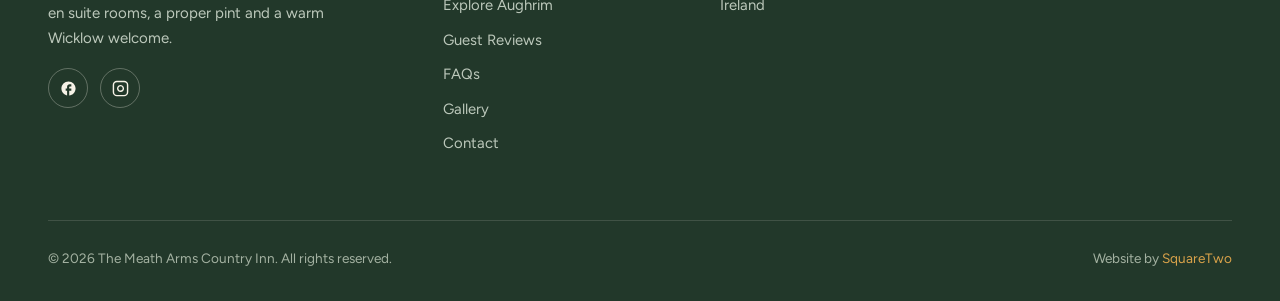
==== commit 4ef7abc6: "Revised bar hours, booking page, freetobook setup doc, room count fix" ====
--- a/index.html
+++ b/index.html
@@ -45,8 +45,10 @@
     },
     "geo": { "@type": "GeoCoordinates", "latitude": 52.855575, "longitude": -6.329135 },
     "openingHoursSpecification": [
-      { "@type": "OpeningHoursSpecification", "dayOfWeek": ["Monday","Tuesday","Wednesday","Thursday","Friday"], "opens": "14:00", "closes": "23:30" },
-      { "@type": "OpeningHoursSpecification", "dayOfWeek": ["Saturday","Sunday"], "opens": "12:00", "closes": "00:30" }
+      { "@type": "OpeningHoursSpecification", "dayOfWeek": ["Monday","Tuesday","Wednesday","Thursday"], "opens": "14:00", "closes": "23:30" },
+      { "@type": "OpeningHoursSpecification", "dayOfWeek": "Friday", "opens": "14:00", "closes": "00:30" },
+      { "@type": "OpeningHoursSpecification", "dayOfWeek": "Saturday", "opens": "12:00", "closes": "00:30" },
+      { "@type": "OpeningHoursSpecification", "dayOfWeek": "Sunday", "opens": "12:00", "closes": "23:00" }
     ],
     "sameAs": [
       "https://www.facebook.com/TheMeathArms/",
@@ -160,8 +162,10 @@
           <h2>The bar downstairs.</h2>
           <p class="opener">Open seven days, with live music at the weekends.</p>
           <div class="hours" style="max-width: 400px;">
-            <div class="hours-row"><span>Monday to Friday</span><span>2:00pm to 11:30pm</span></div>
-            <div class="hours-row"><span>Saturday &amp; Sunday</span><span>12:00pm to 12:30am</span></div>
+            <div class="hours-row"><span>Monday to Thursday</span><span>2:00pm to 11:30pm</span></div>
+            <div class="hours-row"><span>Friday</span><span>2:00pm to 12:30am</span></div>
+            <div class="hours-row"><span>Saturday</span><span>12:00pm to 12:30am</span></div>
+            <div class="hours-row"><span>Sunday</span><span>12:00pm to 11:00pm</span></div>
           </div>
           <a href="/bar.html" class="btn btn-ghost" style="margin-top: 26px;">Visit the bar</a>
         </div>
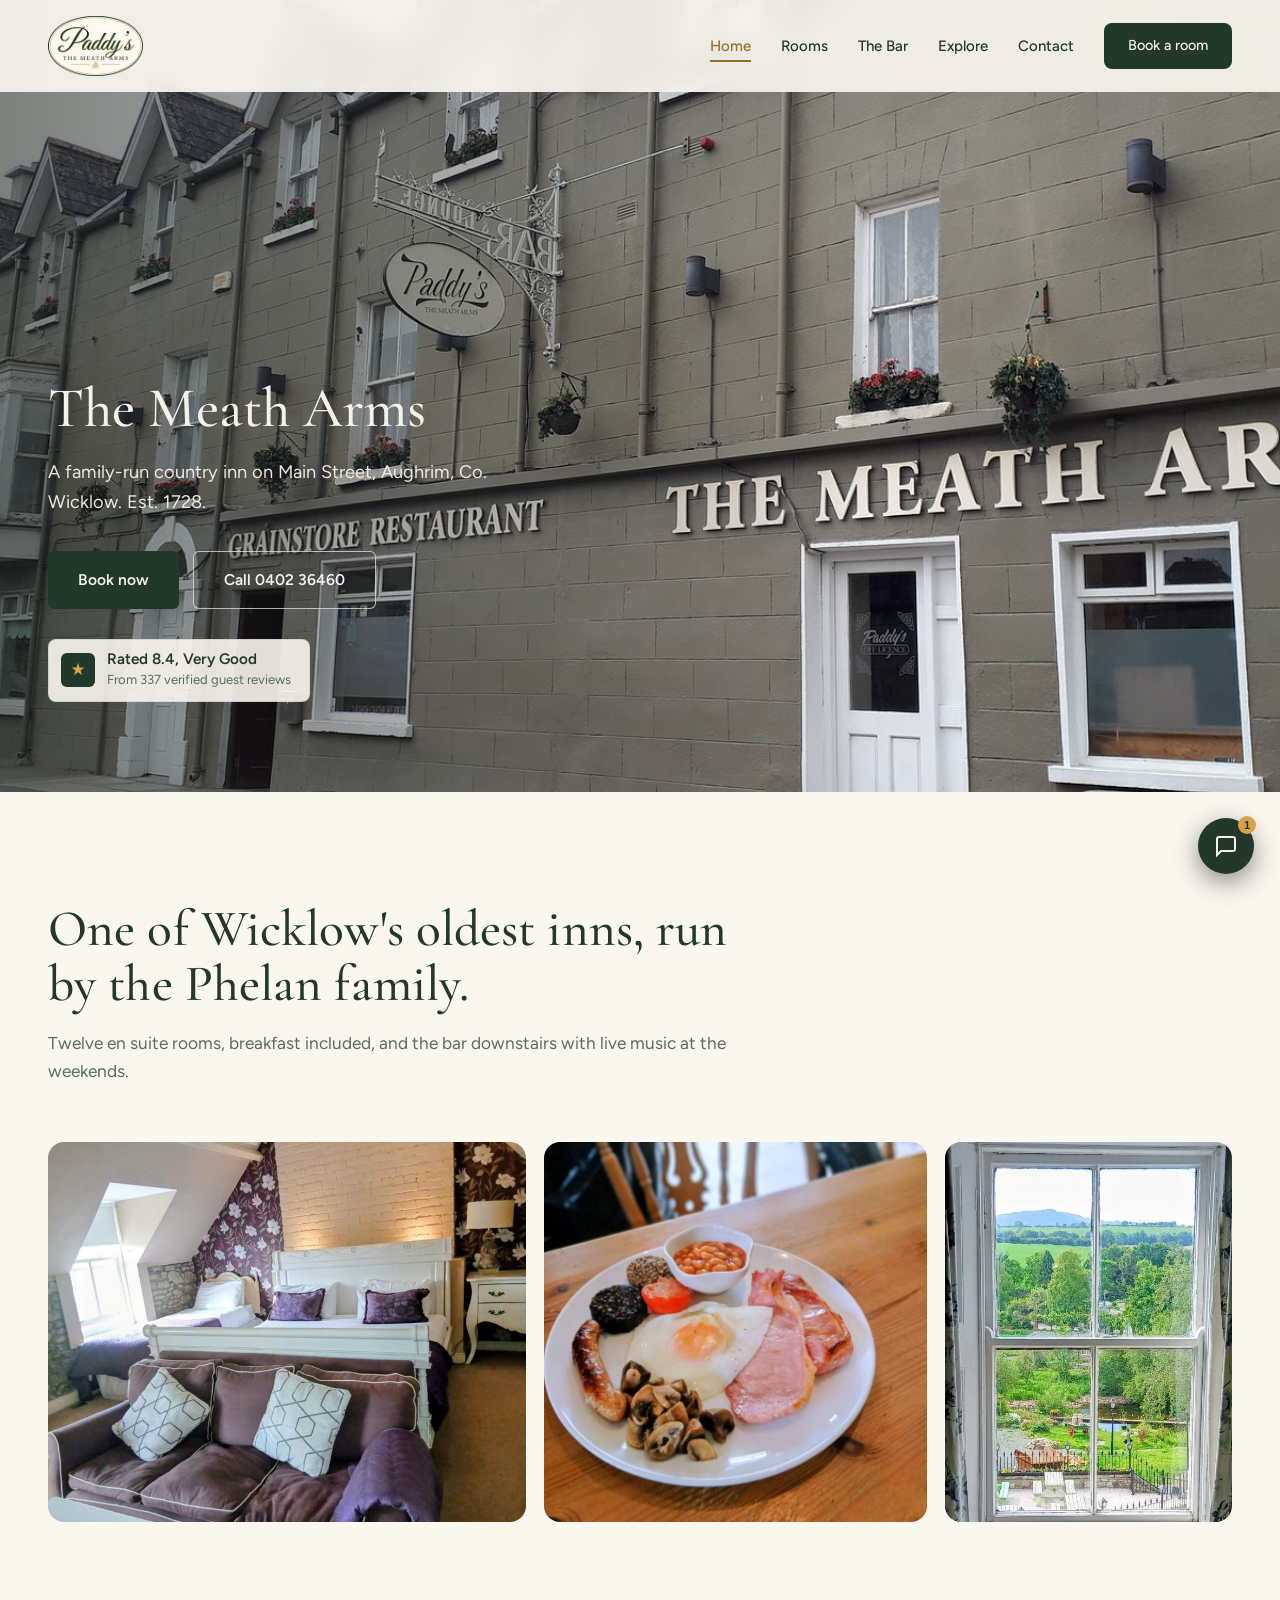
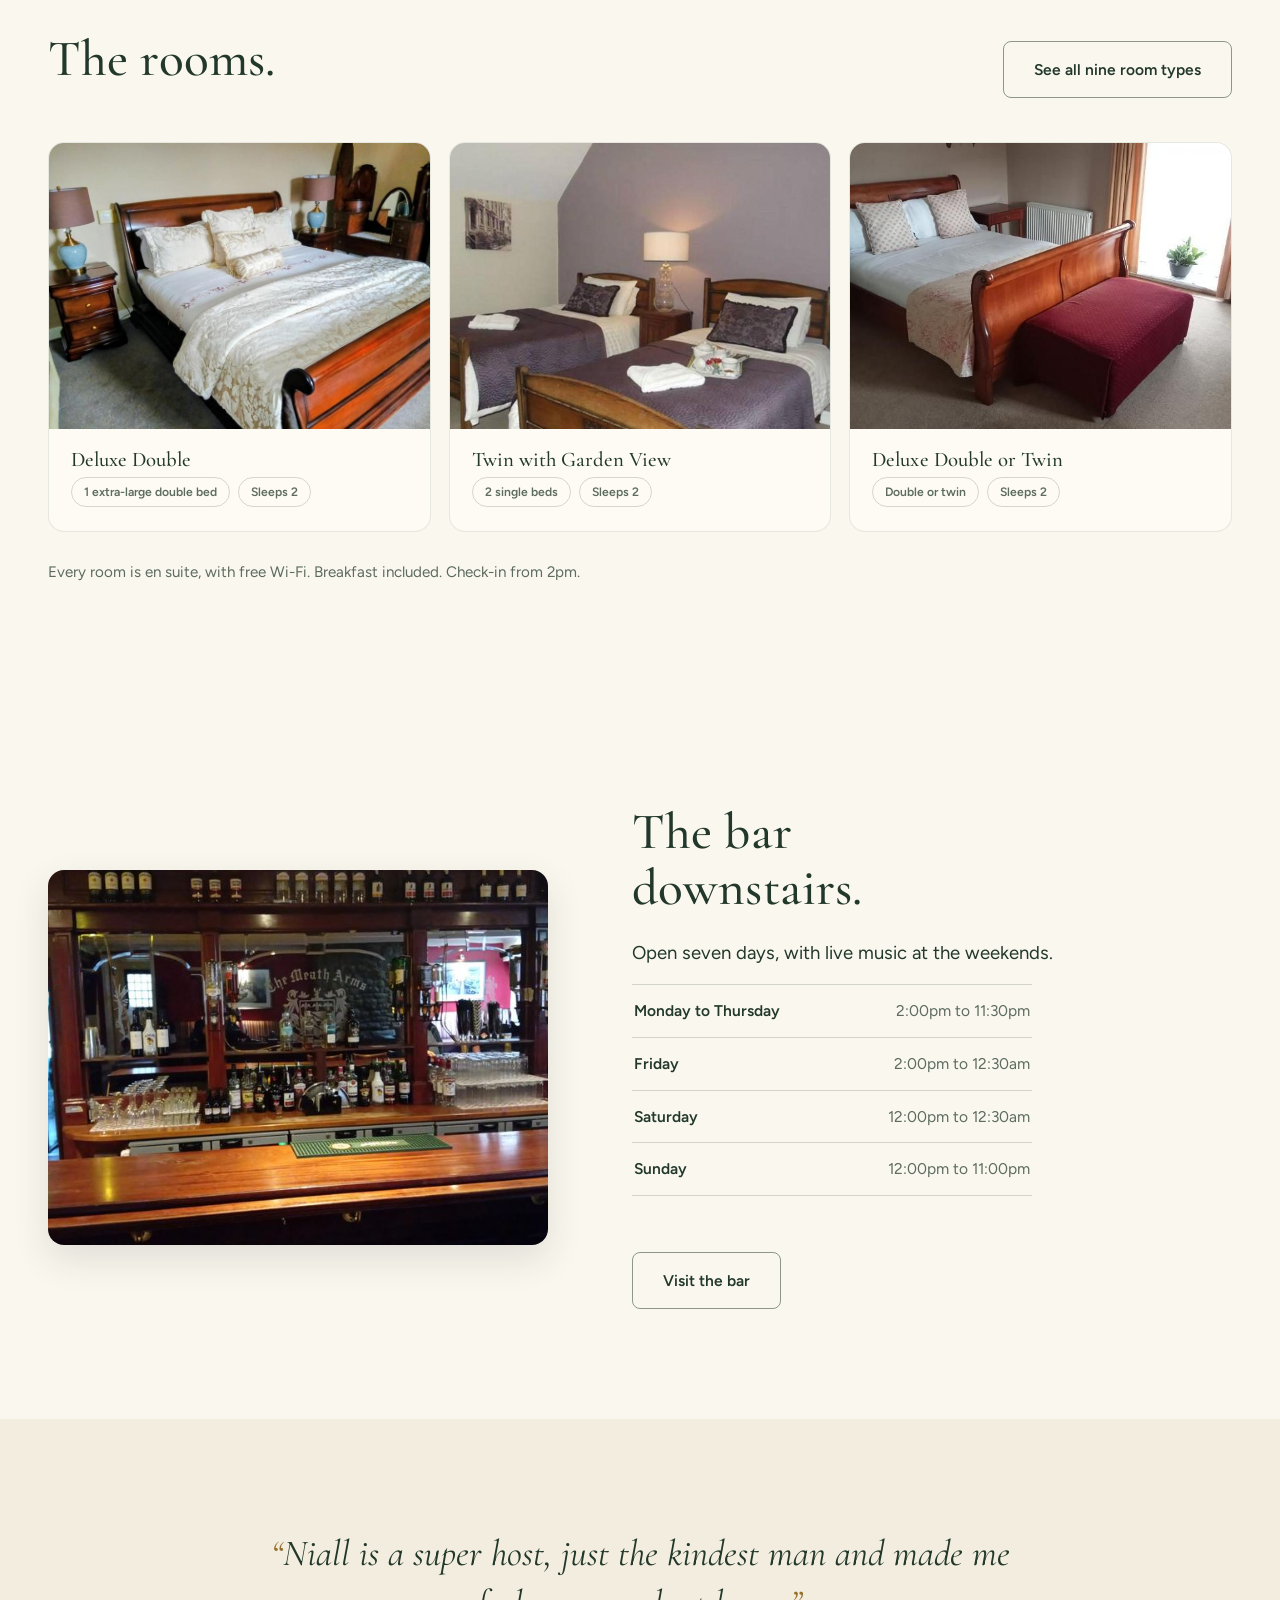
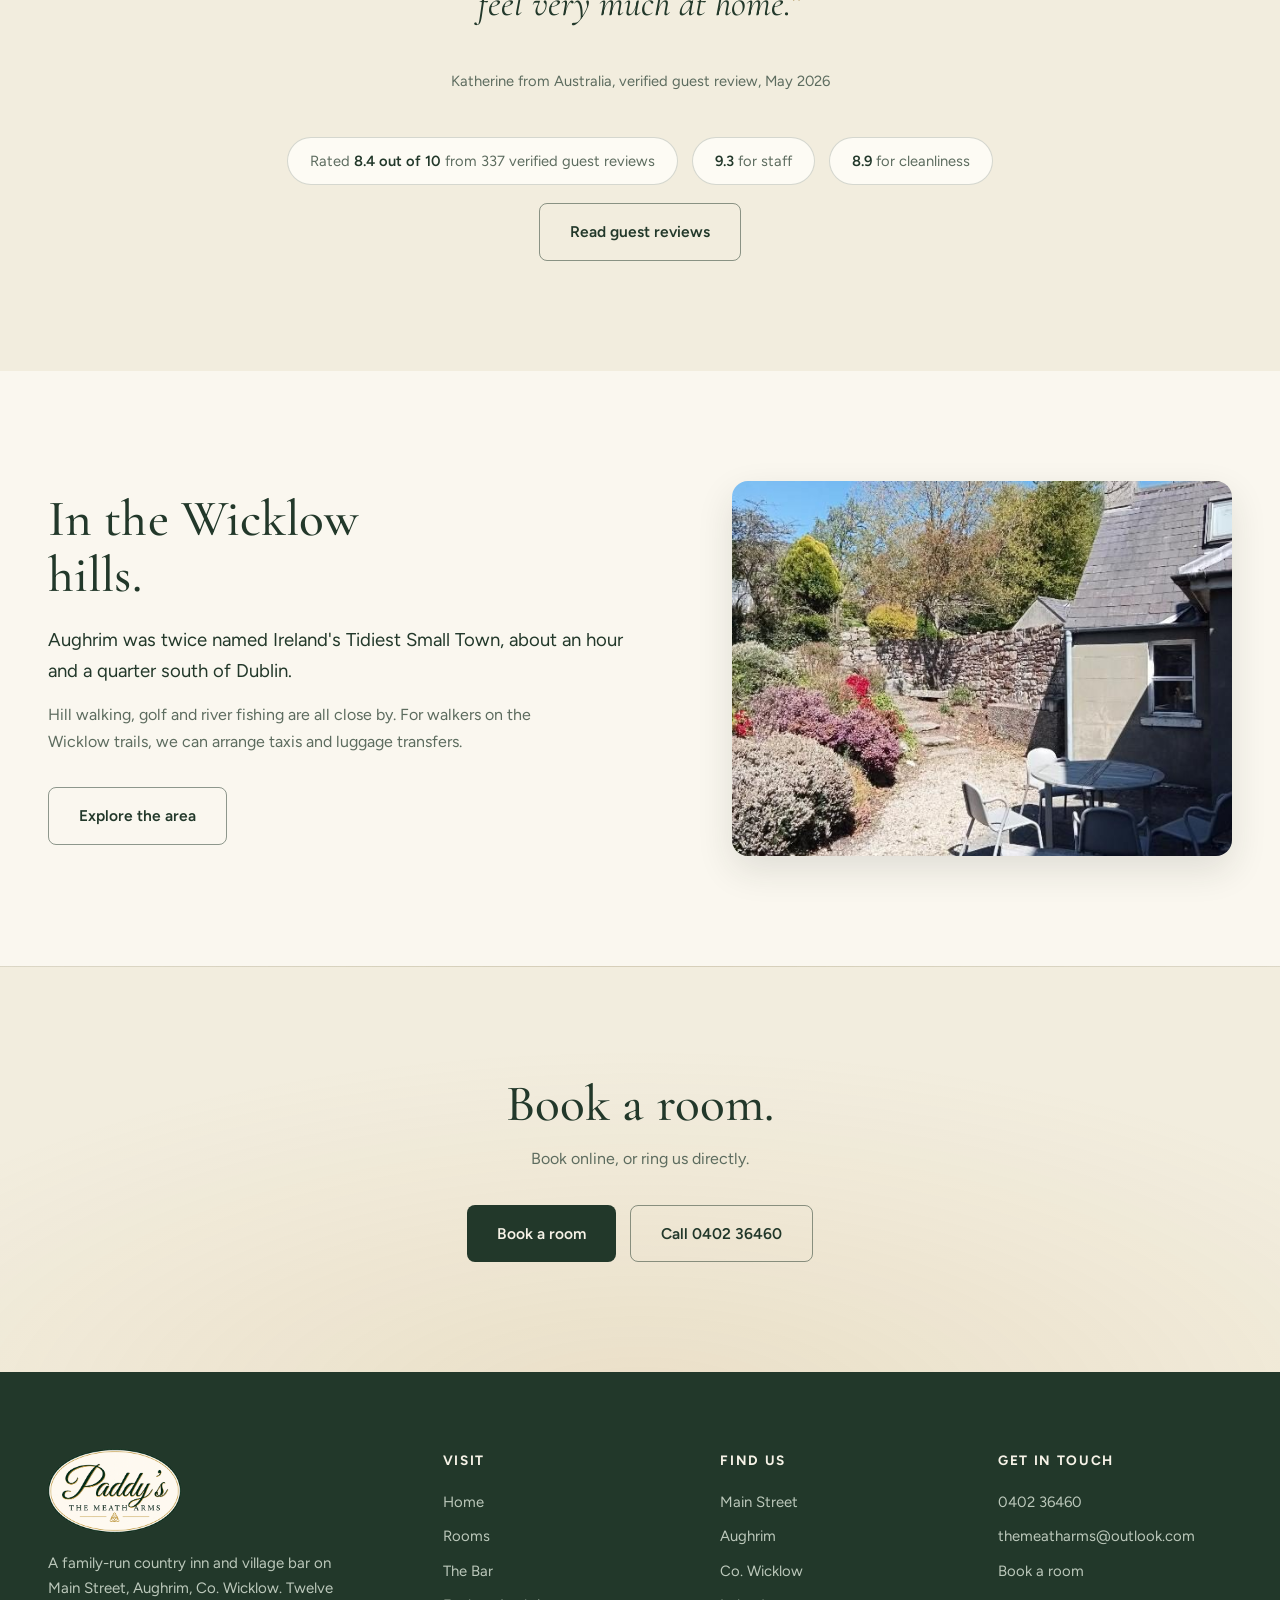
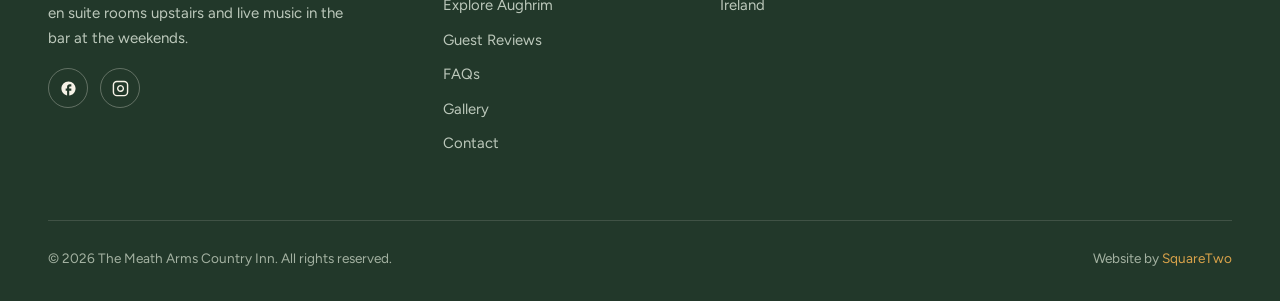
==== commit eb497a10: "Second draft polish: no repeated photos, alt text, 404 page, theme-color" ====
--- a/index.html
+++ b/index.html
@@ -3,6 +3,7 @@
 <head>
   <meta charset="UTF-8">
   <meta name="viewport" content="width=device-width, initial-scale=1.0">
+  <meta name="theme-color" content="#faf7ef">
   <title>The Meath Arms Country Inn | Bar &amp; Rooms in Aughrim, Co. Wicklow</title>
   <meta name="description" content="The Meath Arms is a family-run country inn on Main Street, Aughrim, Co. Wicklow. Est. 1728. Twelve en suite rooms, a proper village bar and live music at weekends.">
   <meta name="robots" content="index, follow">
@@ -108,7 +109,7 @@
         <p>Twelve en suite rooms, breakfast included, and the bar downstairs with live music at the weekends.</p>
       </div>
       <div class="trio" data-reveal>
-        <a href="/rooms.html"><figure><img src="/images/room-1.jpg" srcset="/images/room-1-sm.jpg 800w, /images/room-1.jpg 1024w" sizes="(max-width: 900px) 100vw, 40vw" alt="A deluxe room at The Meath Arms" loading="lazy"></figure></a>
+        <a href="/rooms.html"><figure><img src="/images/room-7.jpg" srcset="/images/room-7-sm.jpg 800w, /images/room-7.jpg 1024w" sizes="(max-width: 900px) 100vw, 40vw" alt="A deluxe single room under the eaves at The Meath Arms" loading="lazy"></figure></a>
         <a href="/rooms.html#breakfast"><figure><img src="/images/breakfast-1.jpg" alt="A full Irish breakfast at The Meath Arms" loading="lazy"></figure></a>
         <a href="/explore.html"><figure><img src="/images/aughrim.jpg" alt="The view towards the Wicklow hills from The Meath Arms" loading="lazy"></figure></a>
       </div>
@@ -131,10 +132,10 @@
           </div>
         </a>
         <a class="room" href="/rooms.html" data-reveal>
-          <div class="room-img"><img src="/images/room-3.jpg" alt="The view from the Double Room with Mountain View" loading="lazy"></div>
+          <div class="room-img"><img src="/images/room-5.jpg" alt="Twin room with garden view" loading="lazy"></div>
           <div class="room-body">
-            <h3>Double with Mountain View</h3>
-            <div class="room-meta"><span>1 double bed</span><span>Sleeps 2</span></div>
+            <h3>Twin with Garden View</h3>
+            <div class="room-meta"><span>2 single beds</span><span>Sleeps 2</span></div>
           </div>
         </a>
         <a class="room" href="/rooms.html" data-reveal>
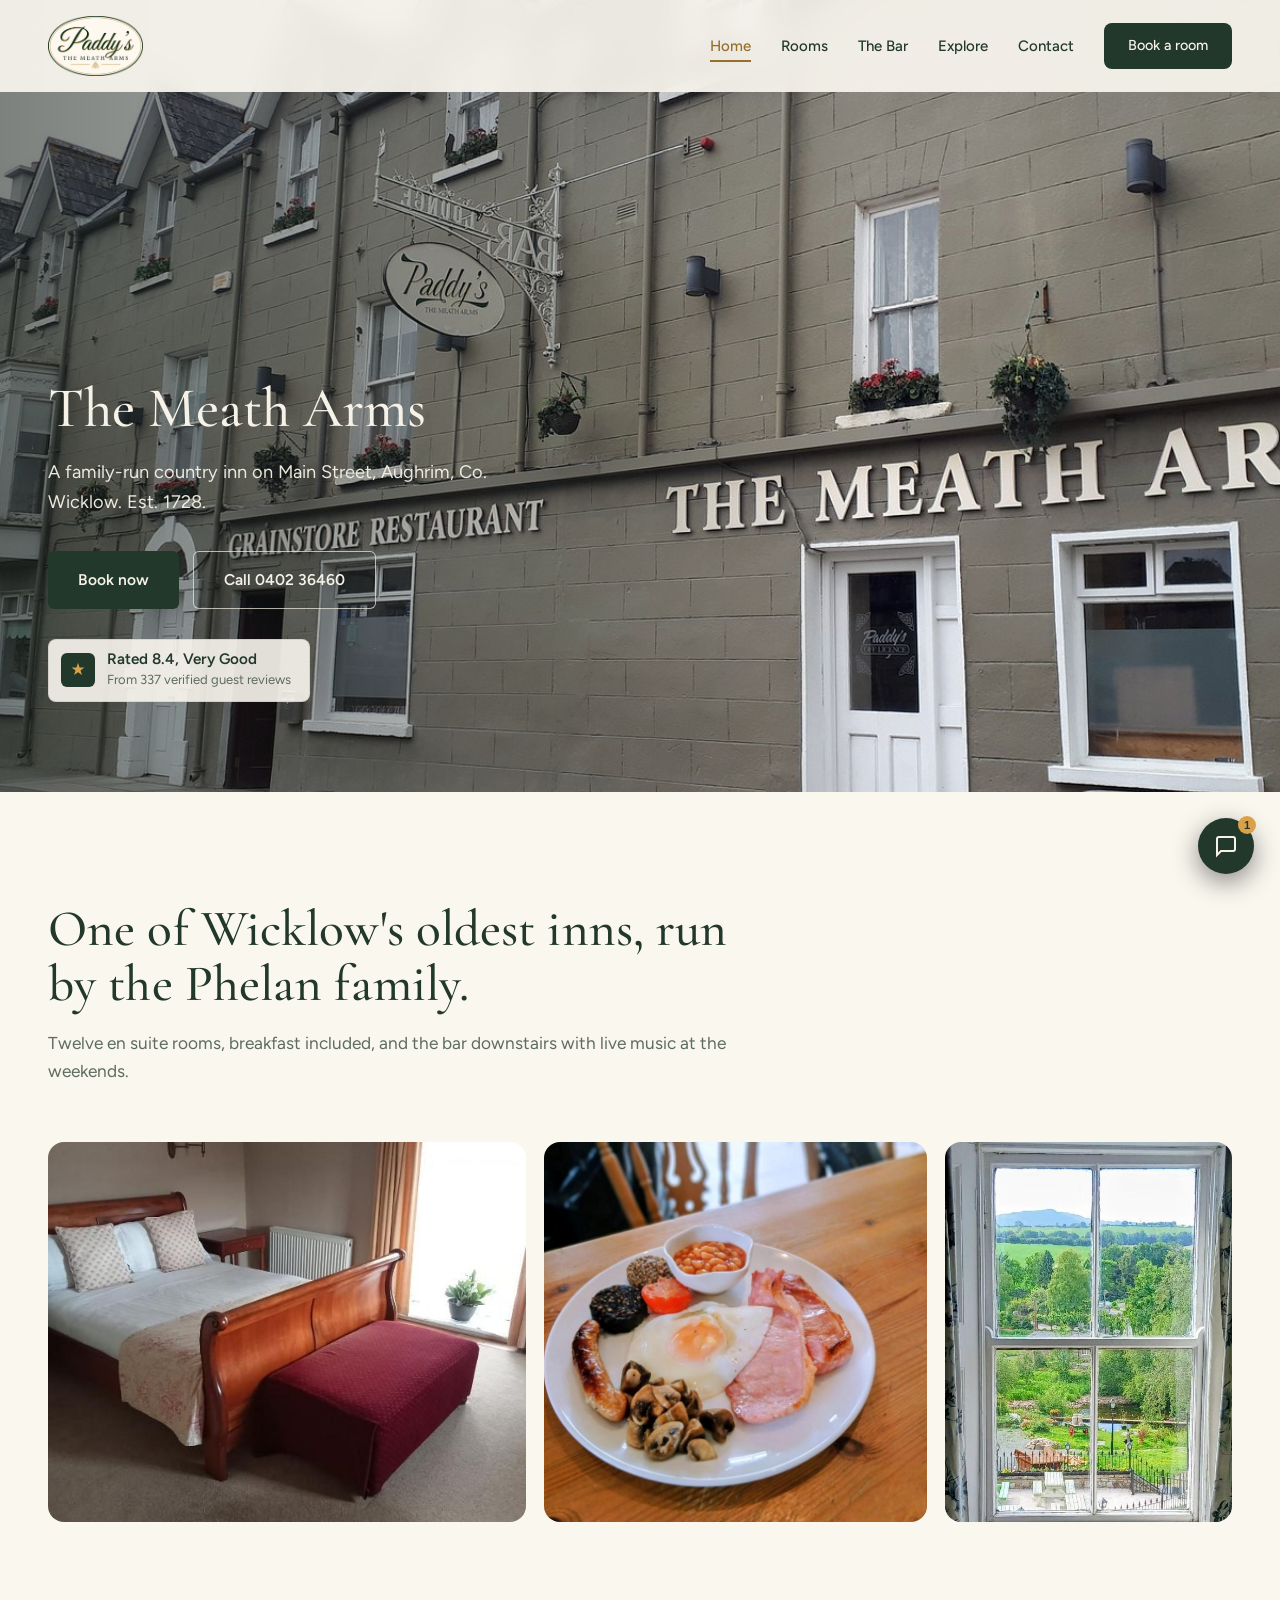
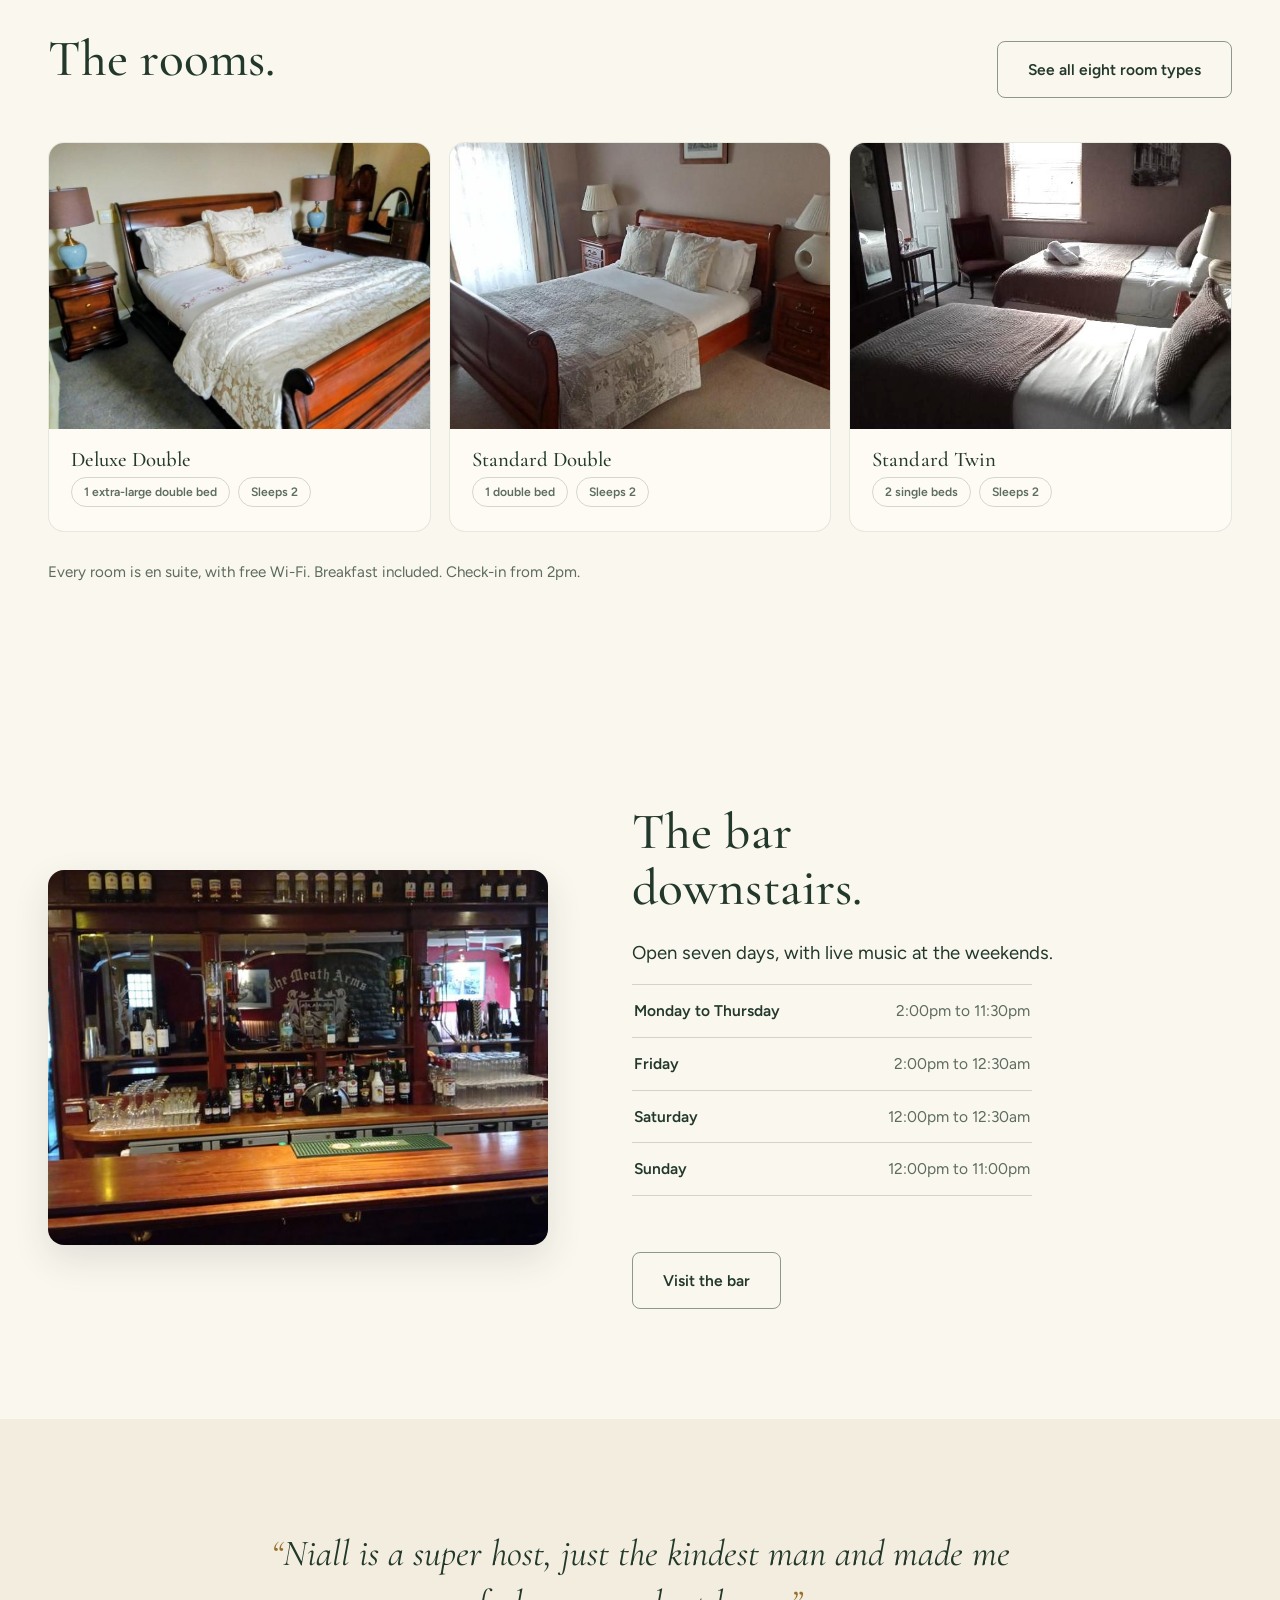
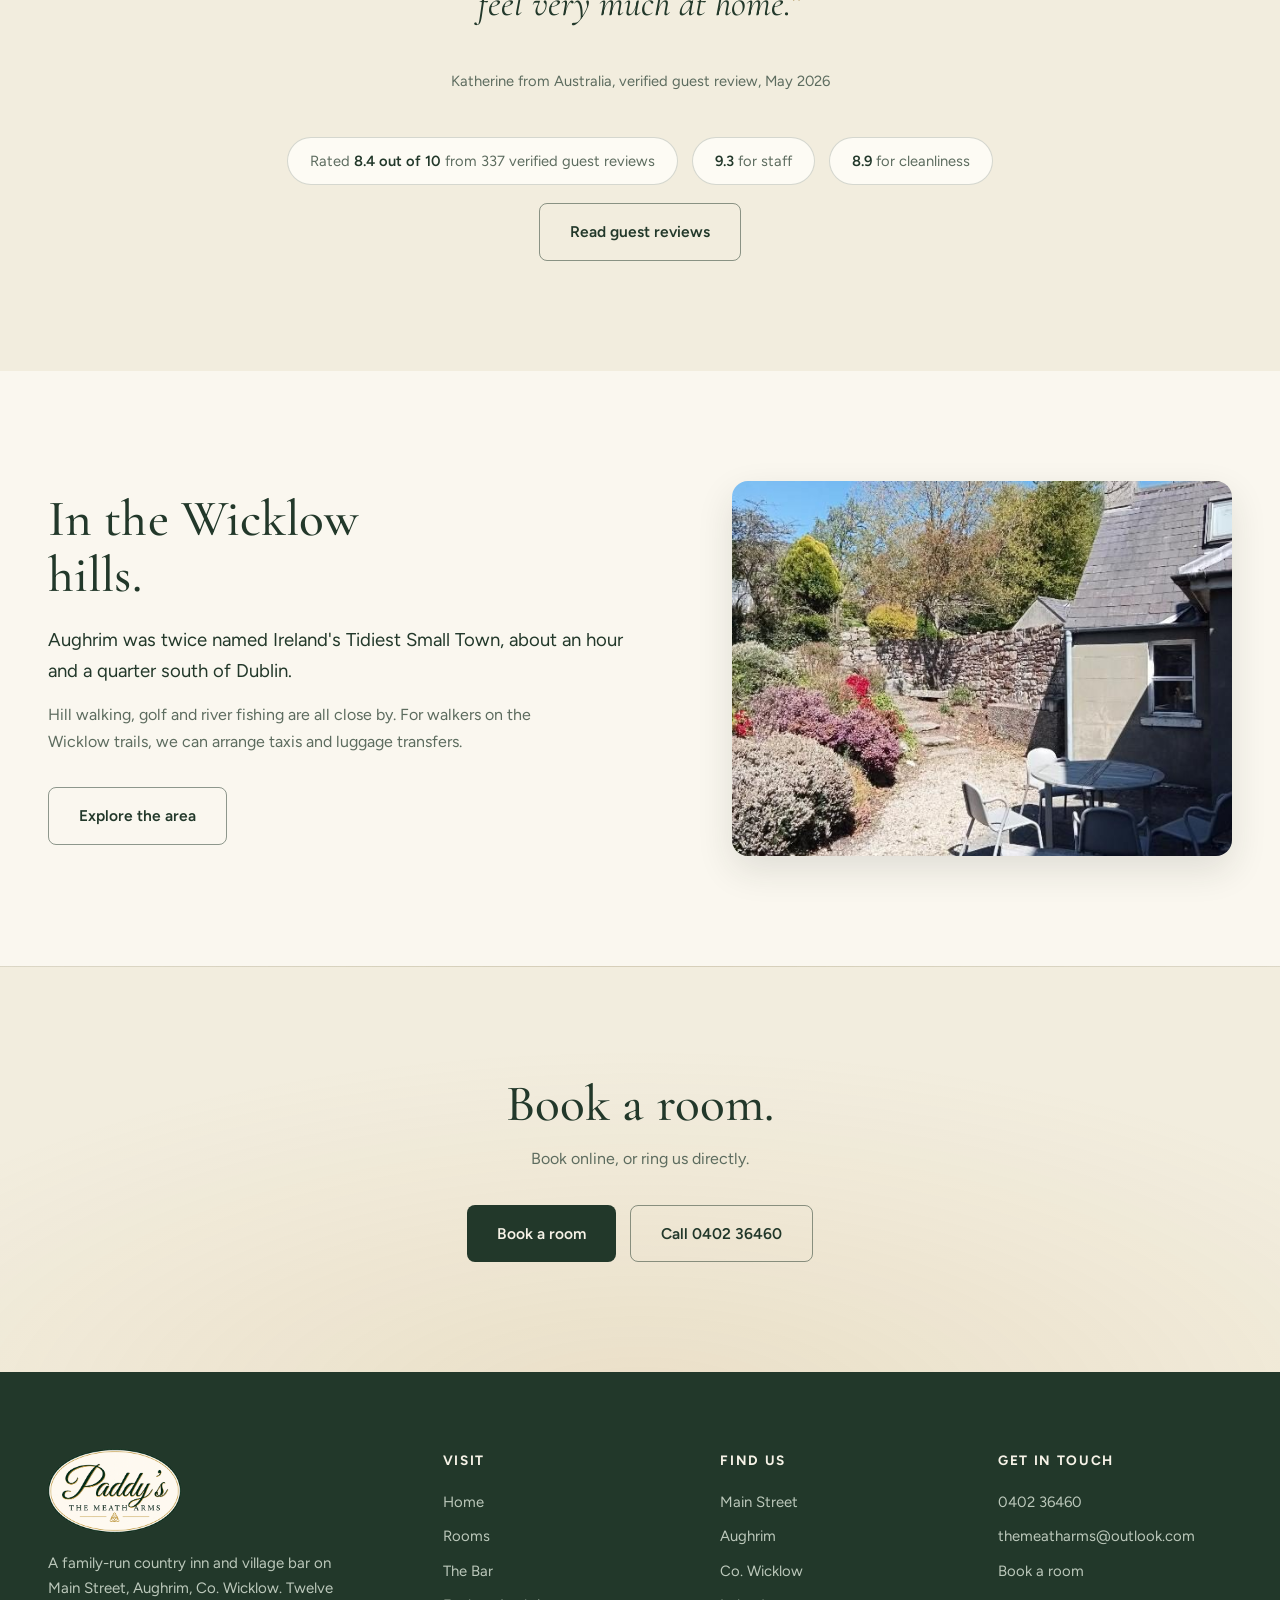
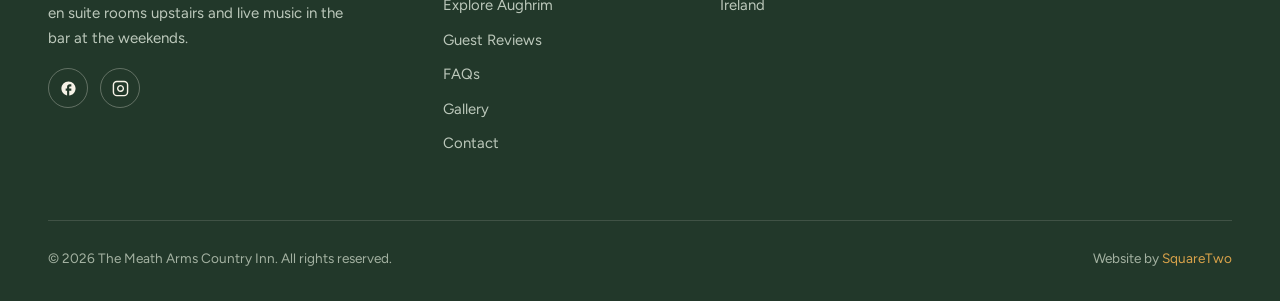
==== commit 23f0bd5d: "Drop Deluxe Single per Niall, rework homepage room cards" ====
--- a/index.html
+++ b/index.html
@@ -109,7 +109,7 @@
         <p>Twelve en suite rooms, breakfast included, and the bar downstairs with live music at the weekends.</p>
       </div>
       <div class="trio" data-reveal>
-        <a href="/rooms.html"><figure><img src="/images/room-7.jpg" srcset="/images/room-7-sm.jpg 800w, /images/room-7.jpg 1024w" sizes="(max-width: 900px) 100vw, 40vw" alt="A deluxe single room under the eaves at The Meath Arms" loading="lazy"></figure></a>
+        <a href="/rooms.html"><figure><img src="/images/room-2.jpg" alt="A deluxe double or twin room at The Meath Arms" loading="lazy"></figure></a>
         <a href="/rooms.html#breakfast"><figure><img src="/images/breakfast-1.jpg" alt="A full Irish breakfast at The Meath Arms" loading="lazy"></figure></a>
         <a href="/explore.html"><figure><img src="/images/aughrim.jpg" alt="The view towards the Wicklow hills from The Meath Arms" loading="lazy"></figure></a>
       </div>
@@ -121,7 +121,7 @@
     <div class="container">
       <div class="tease-head" data-reveal>
         <h2>The rooms.</h2>
-        <a href="/rooms.html" class="btn btn-ghost">See all nine room types</a>
+        <a href="/rooms.html" class="btn btn-ghost">See all eight room types</a>
       </div>
       <div class="room-trio">
         <a class="room" href="/rooms.html" data-reveal>
@@ -132,17 +132,17 @@
           </div>
         </a>
         <a class="room" href="/rooms.html" data-reveal>
-          <div class="room-img"><img src="/images/room-5.jpg" alt="Twin room with garden view" loading="lazy"></div>
+          <div class="room-img"><img src="/images/room-4.jpg" alt="Standard double room" loading="lazy"></div>
           <div class="room-body">
-            <h3>Twin with Garden View</h3>
-            <div class="room-meta"><span>2 single beds</span><span>Sleeps 2</span></div>
+            <h3>Standard Double</h3>
+            <div class="room-meta"><span>1 double bed</span><span>Sleeps 2</span></div>
           </div>
         </a>
         <a class="room" href="/rooms.html" data-reveal>
-          <div class="room-img"><img src="/images/room-2.jpg" alt="Deluxe double or twin room" loading="lazy"></div>
+          <div class="room-img"><img src="/images/room-9.jpg" alt="Standard twin room" loading="lazy"></div>
           <div class="room-body">
-            <h3>Deluxe Double or Twin</h3>
-            <div class="room-meta"><span>Double or twin</span><span>Sleeps 2</span></div>
+            <h3>Standard Twin</h3>
+            <div class="room-meta"><span>2 single beds</span><span>Sleeps 2</span></div>
           </div>
         </a>
       </div>
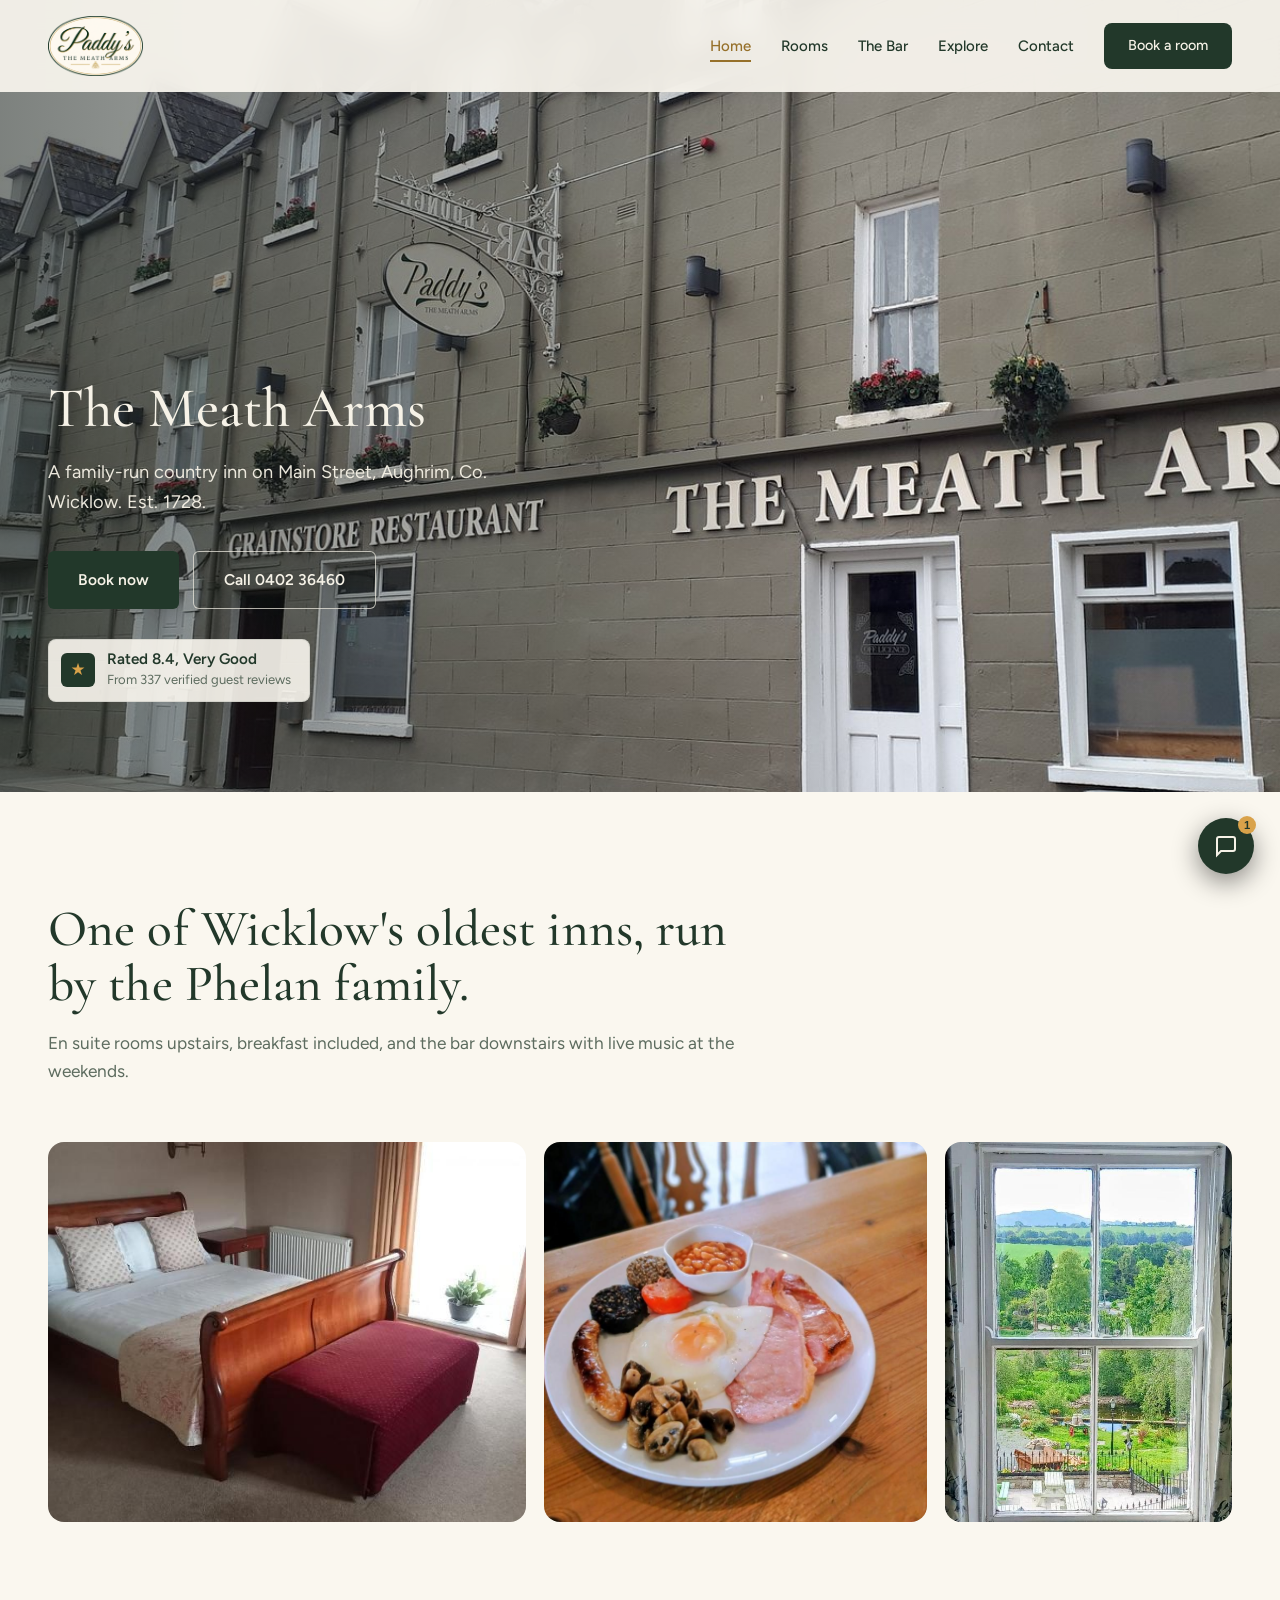
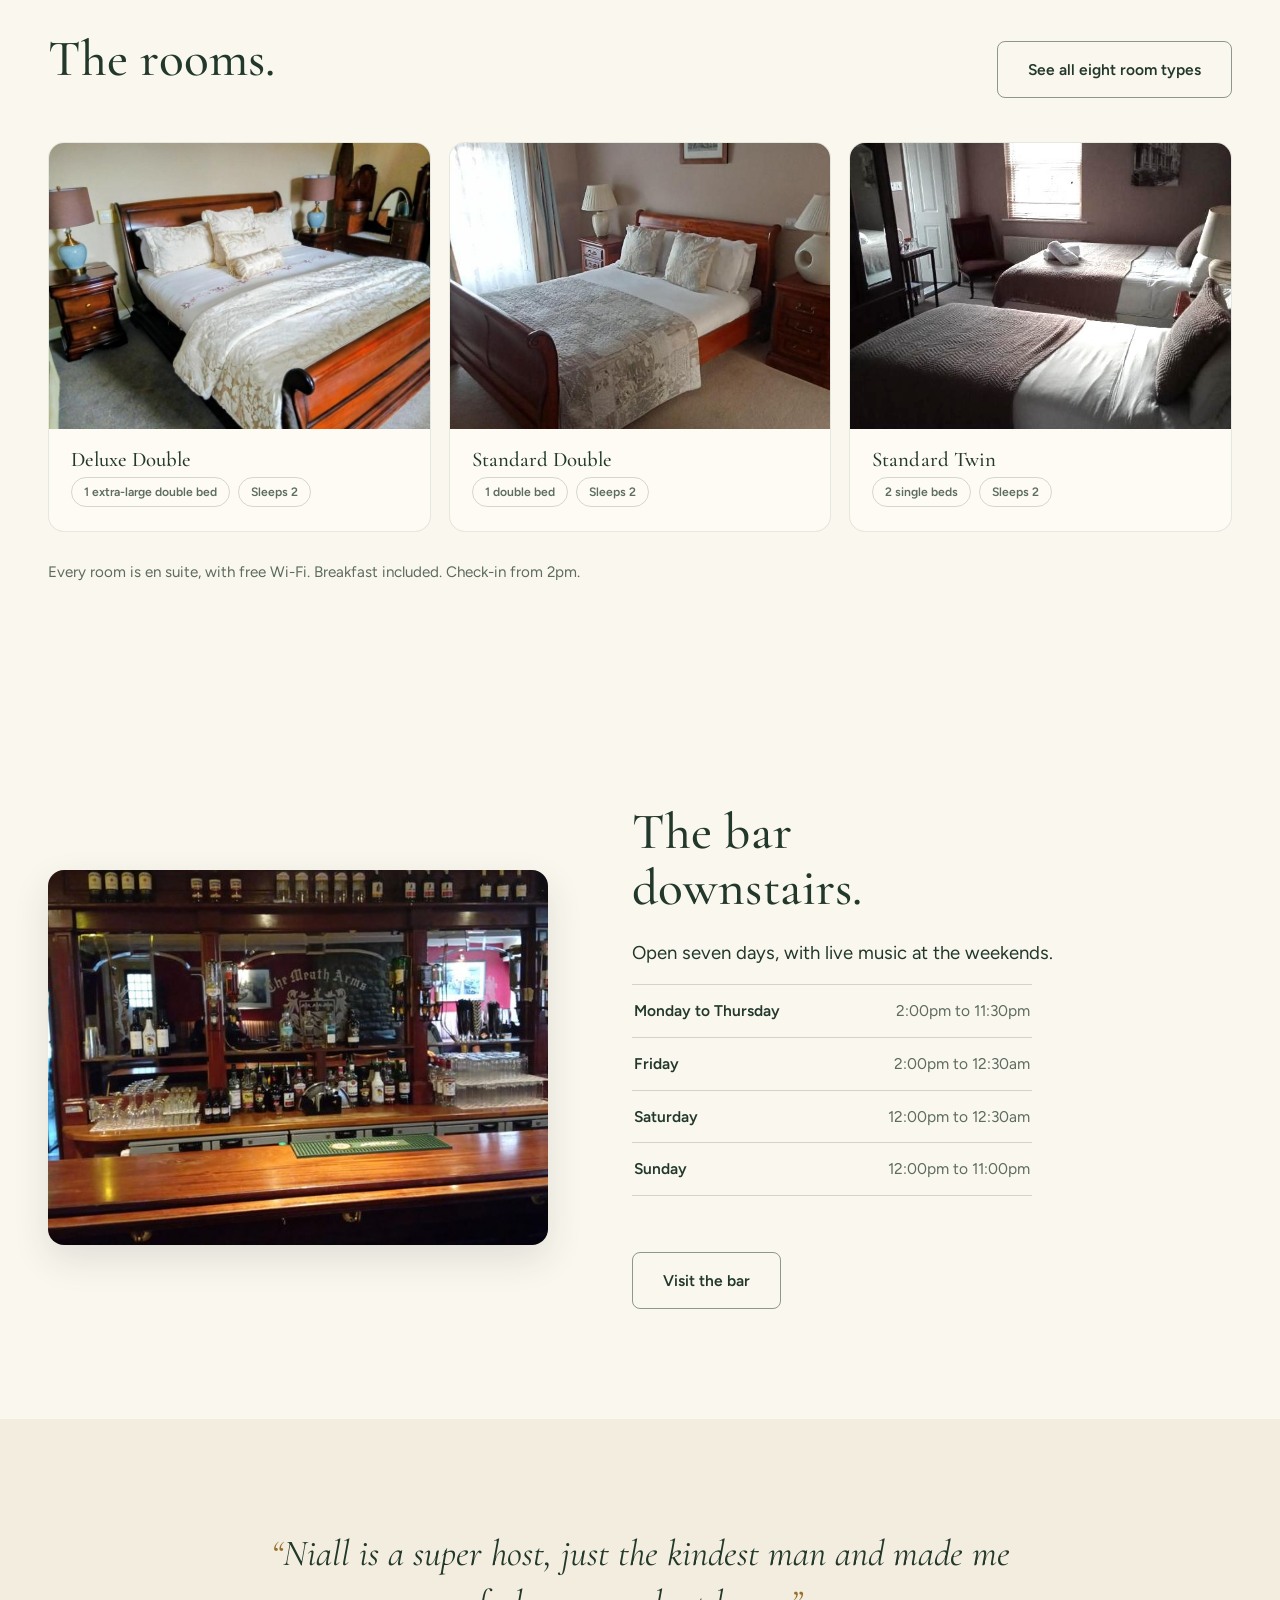
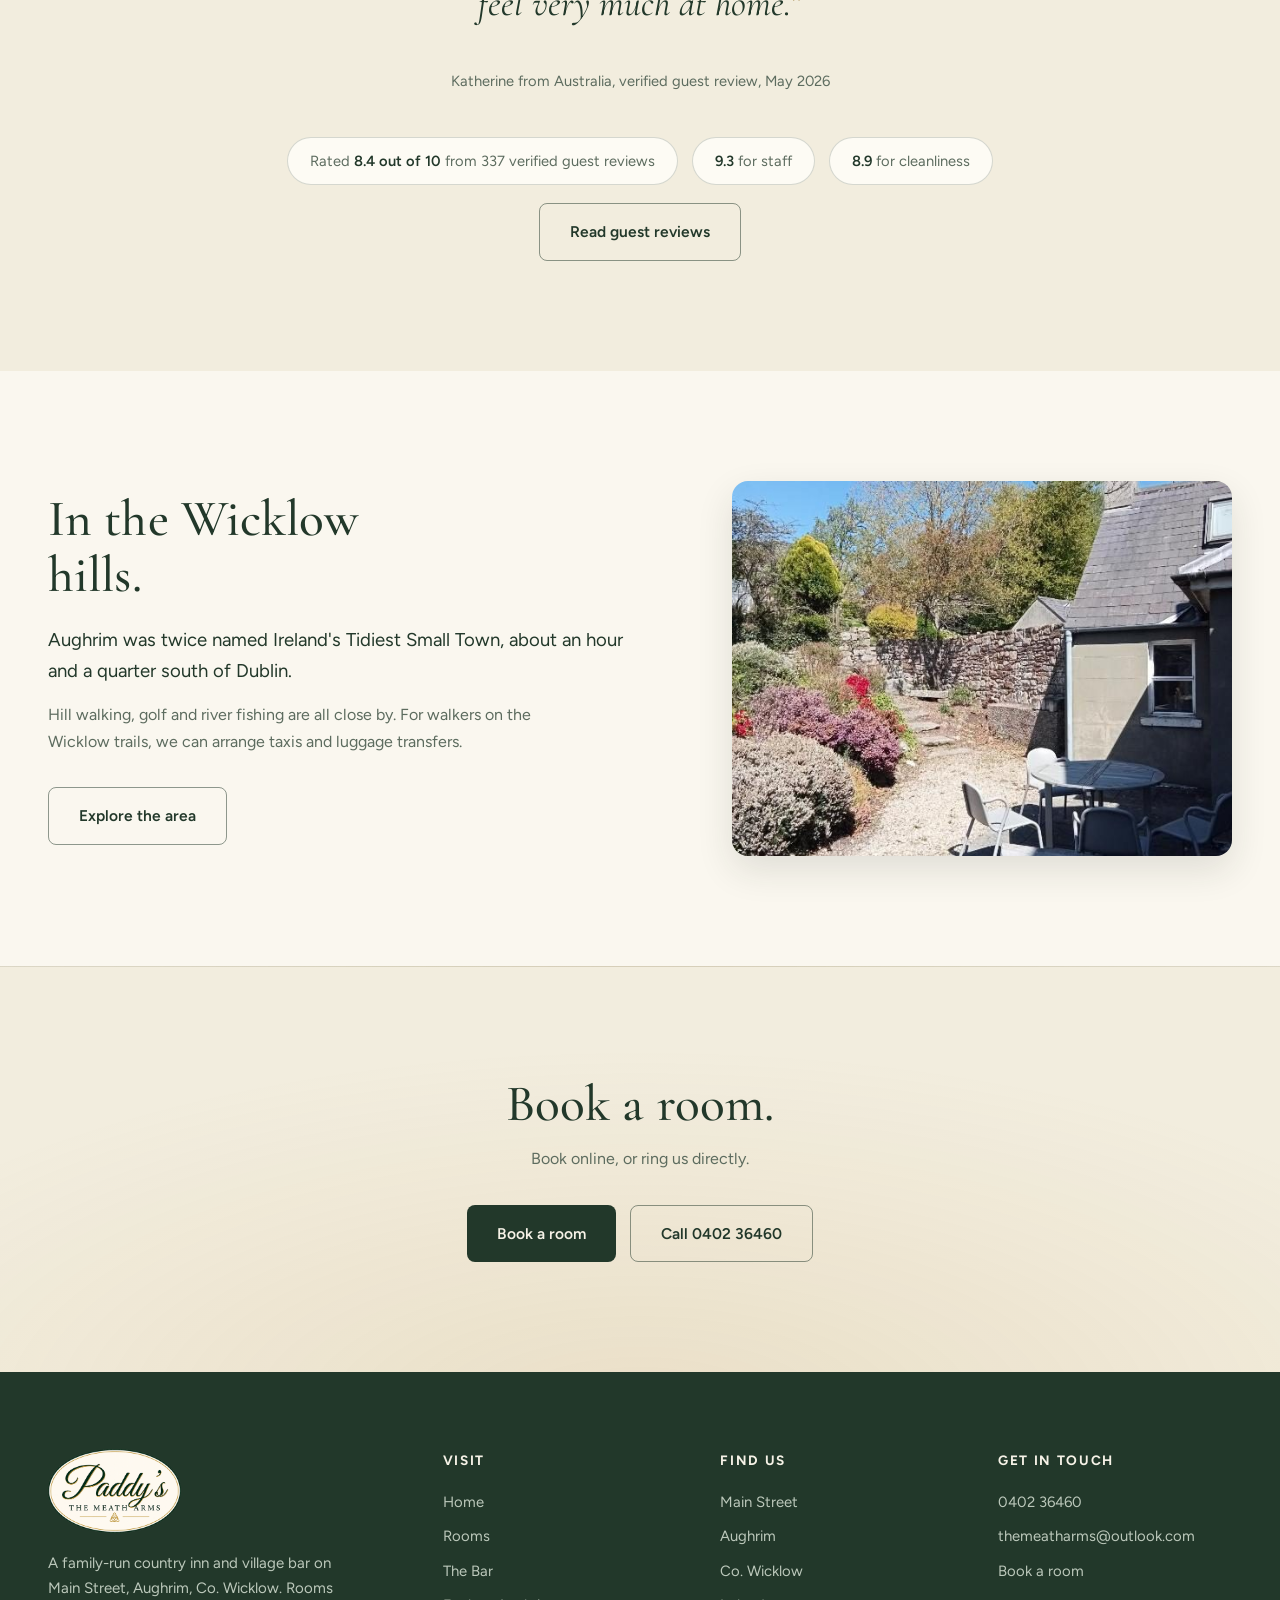
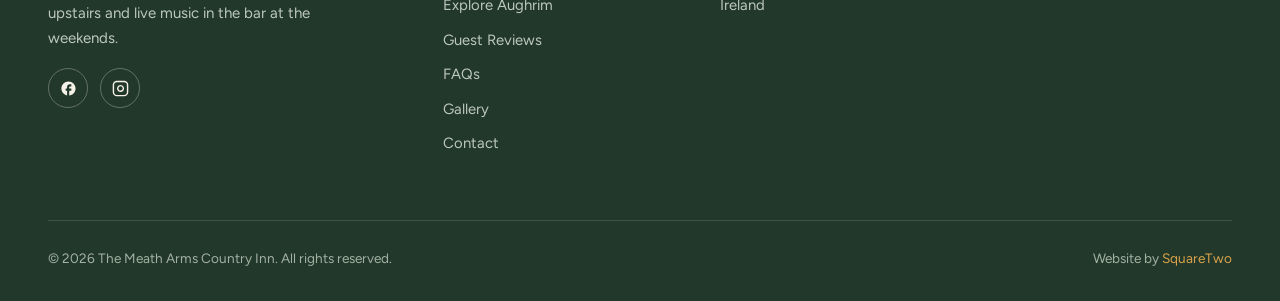
==== commit 1b576056: "Drop room count from guest-facing copy" ====
--- a/index.html
+++ b/index.html
@@ -106,7 +106,7 @@
     <div class="container">
       <div class="intro-head" data-reveal>
         <h2>One of Wicklow's oldest inns, run by the Phelan family.</h2>
-        <p>Twelve en suite rooms, breakfast included, and the bar downstairs with live music at the weekends.</p>
+        <p>En suite rooms upstairs, breakfast included, and the bar downstairs with live music at the weekends.</p>
       </div>
       <div class="trio" data-reveal>
         <a href="/rooms.html"><figure><img src="/images/room-2.jpg" alt="A deluxe double or twin room at The Meath Arms" loading="lazy"></figure></a>
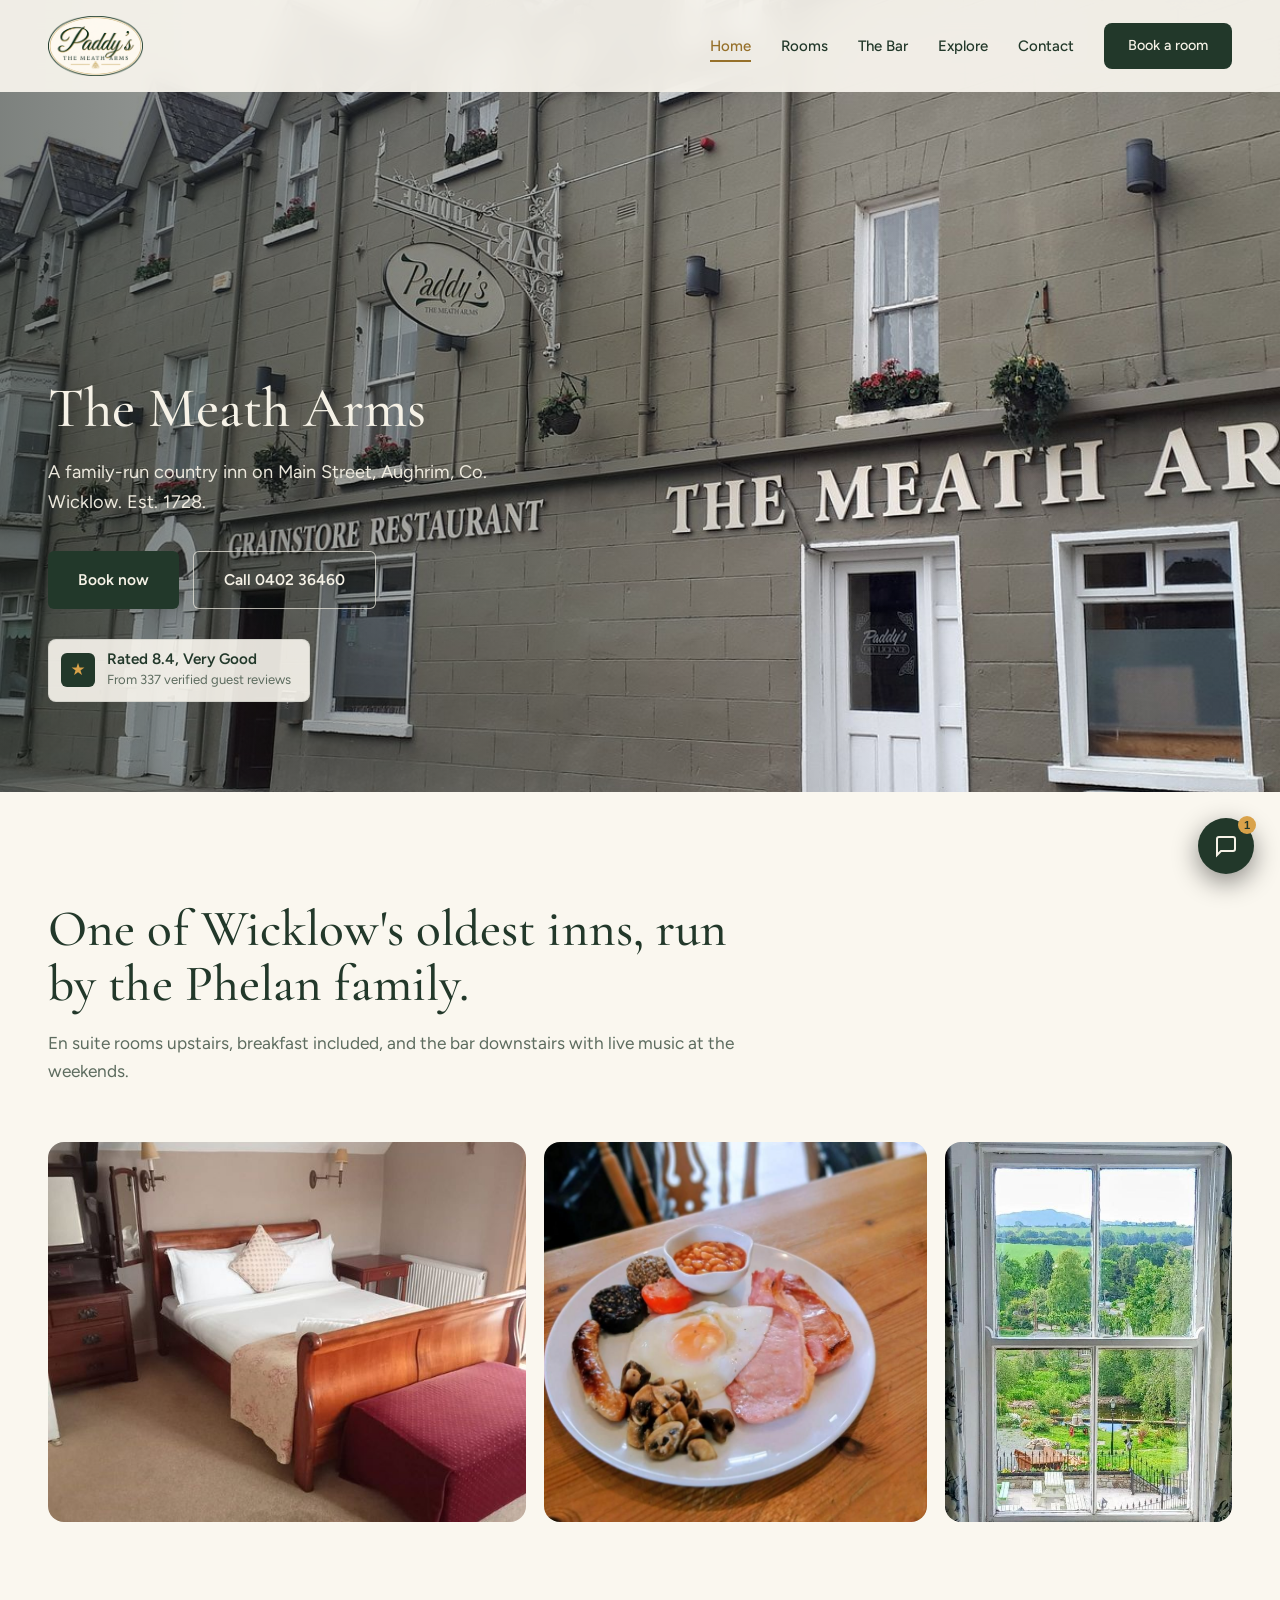
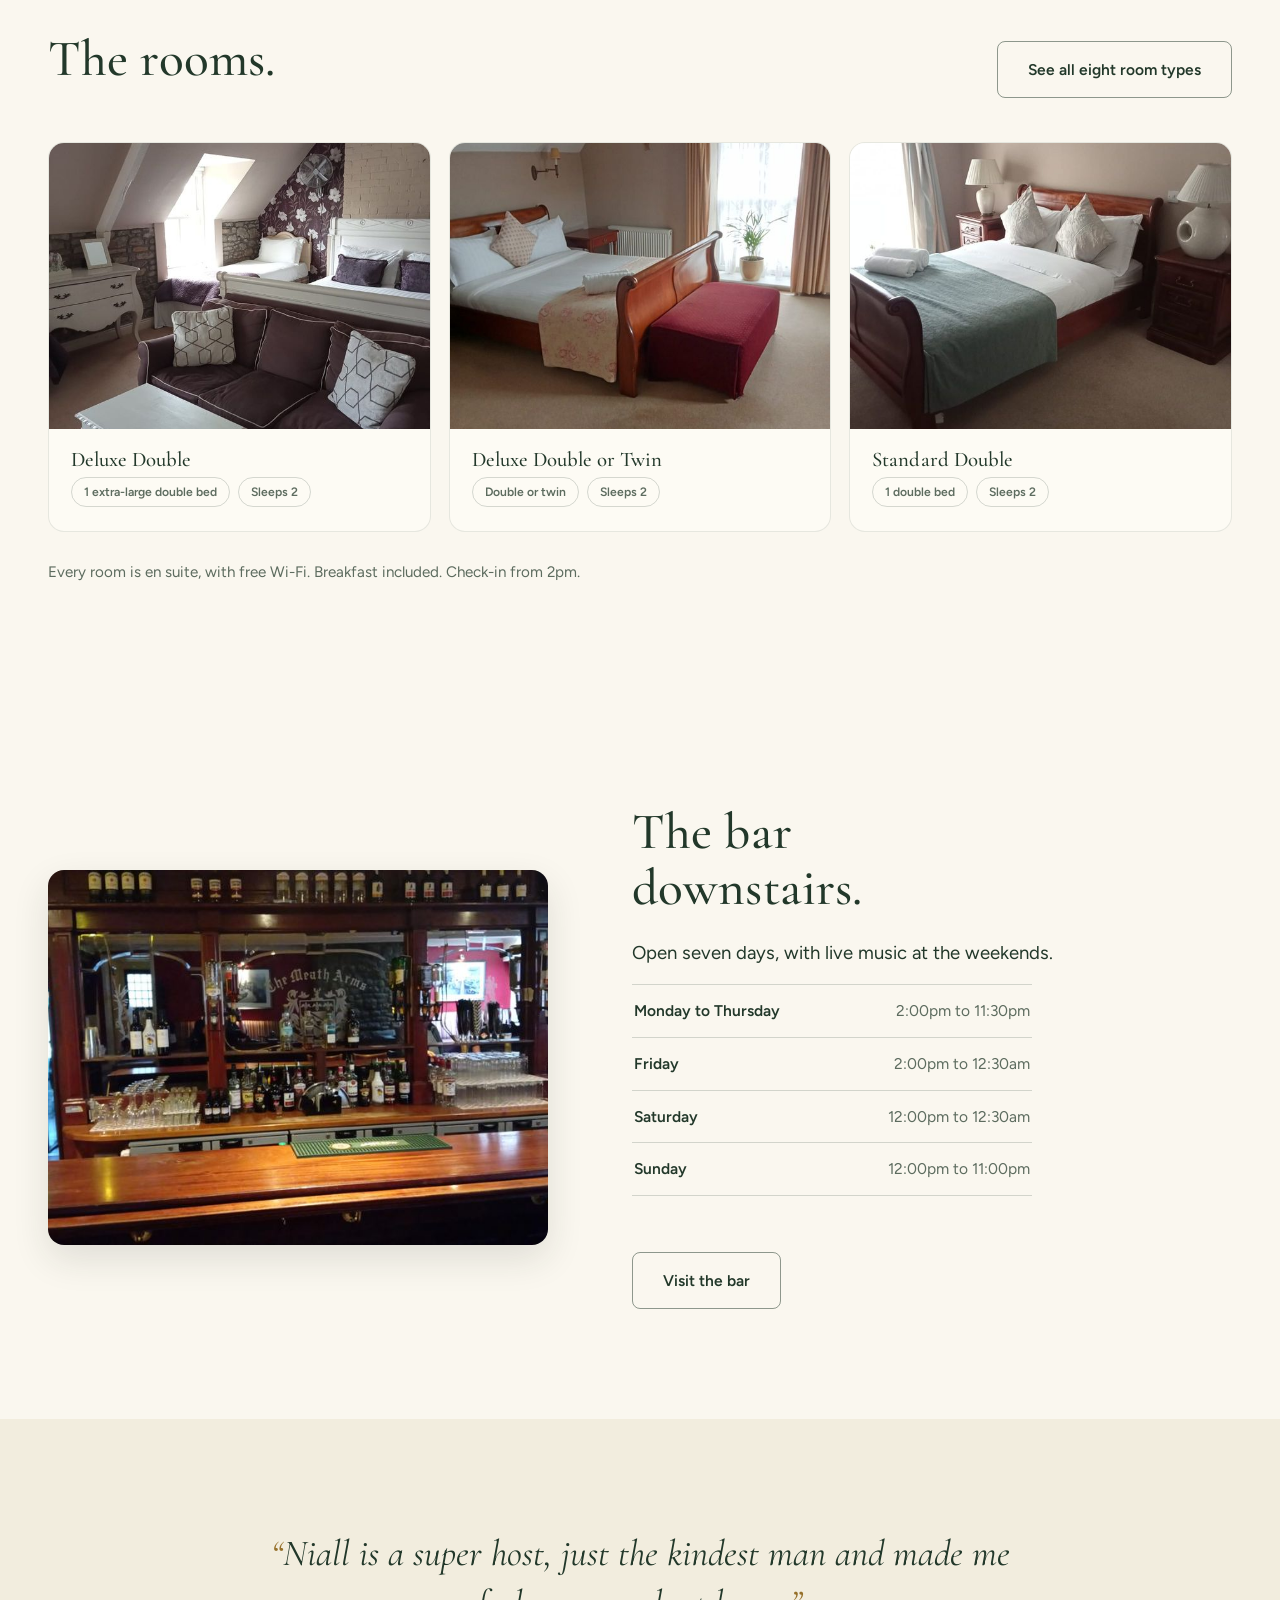
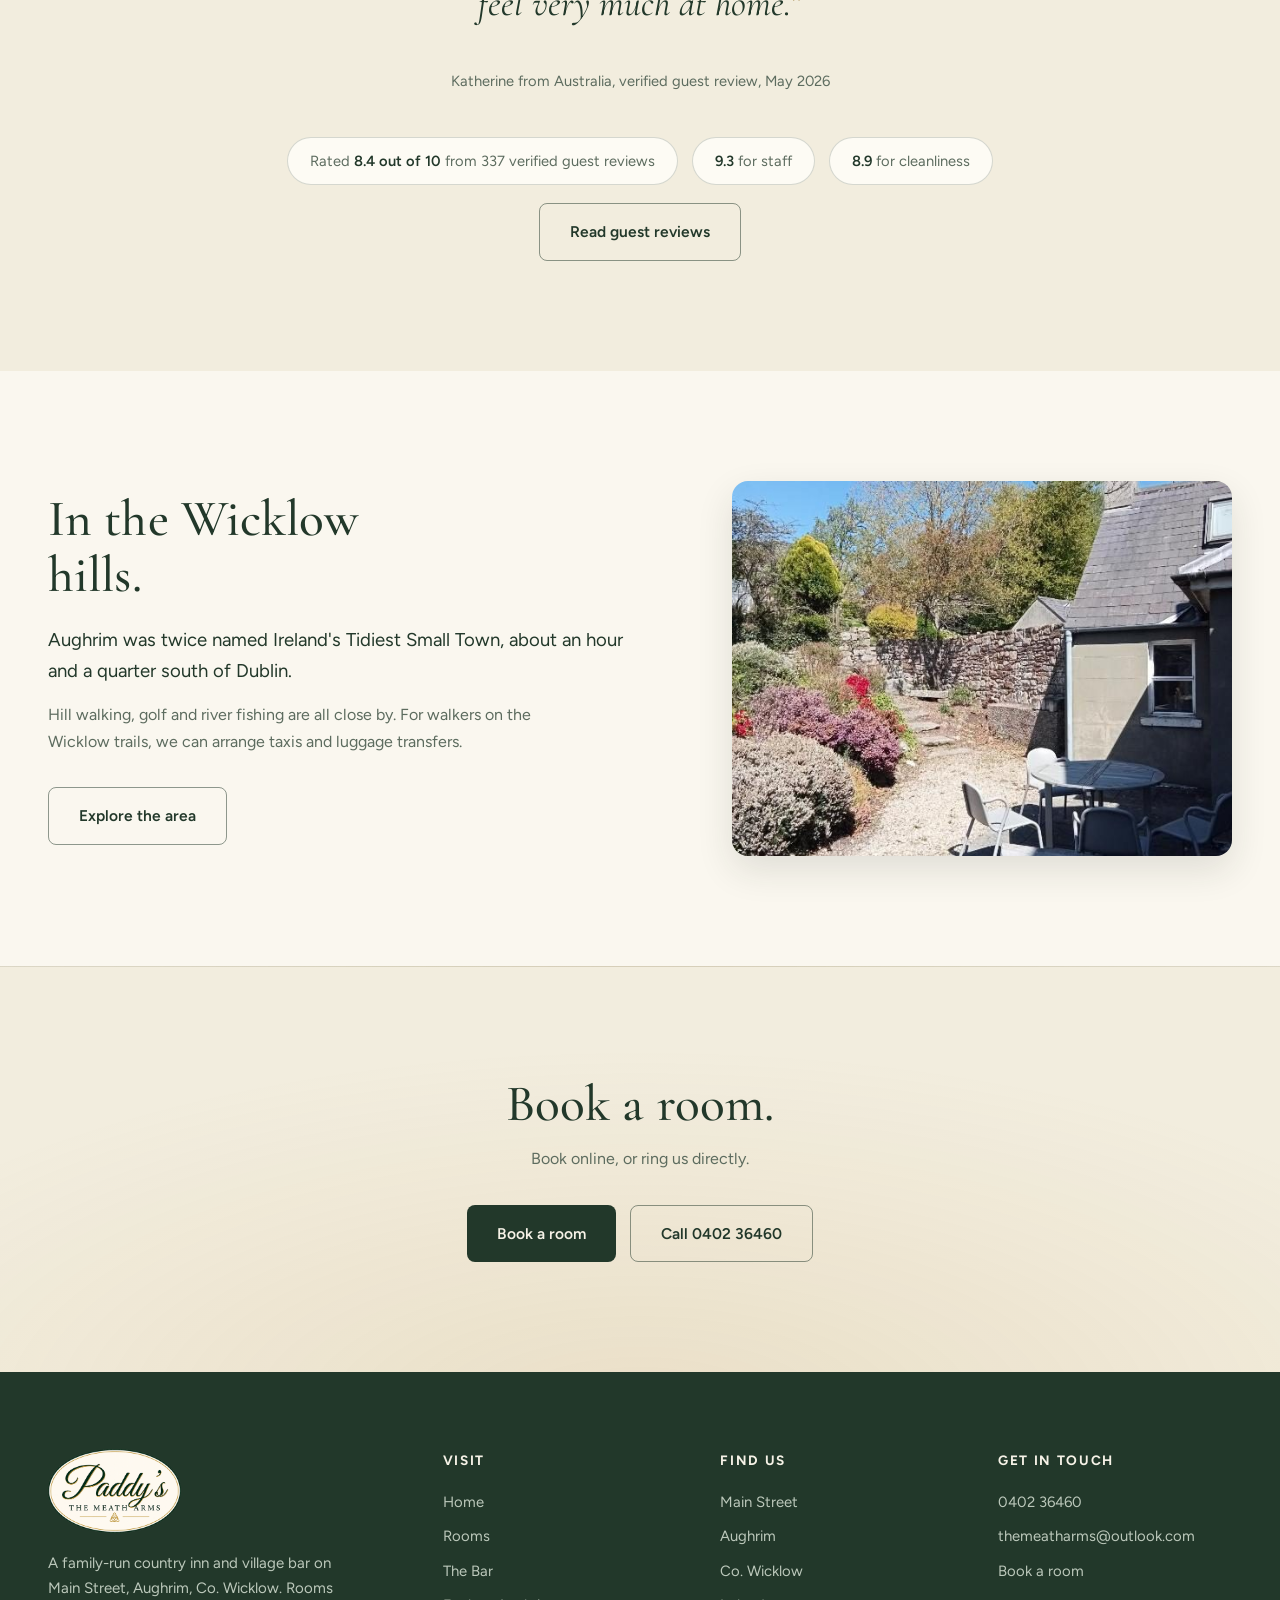
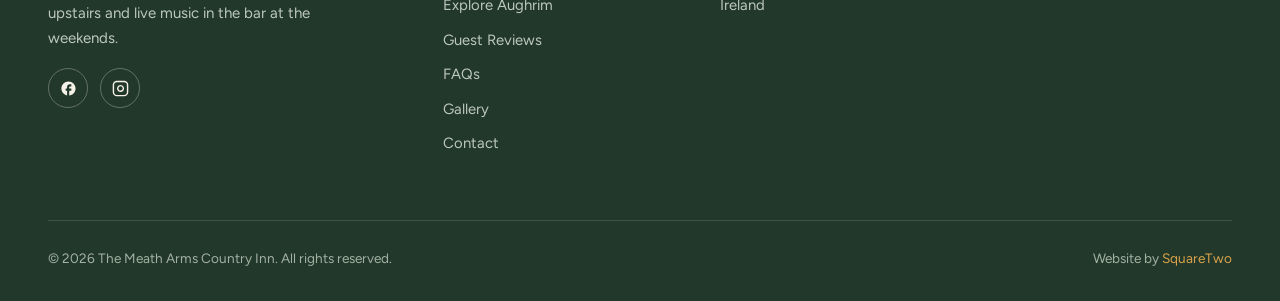
==== commit 66ae3152: "Niall's room photos wired in" ====
--- a/index.html
+++ b/index.html
@@ -109,7 +109,7 @@
         <p>En suite rooms upstairs, breakfast included, and the bar downstairs with live music at the weekends.</p>
       </div>
       <div class="trio" data-reveal>
-        <a href="/rooms.html"><figure><img src="/images/room-2.jpg" alt="A deluxe double or twin room at The Meath Arms" loading="lazy"></figure></a>
+        <a href="/rooms.html"><figure><img src="/images/deluxe-4.jpg" srcset="/images/deluxe-4-sm.jpg 600w, /images/deluxe-4.jpg 1200w" sizes="(max-width: 900px) 100vw, 40vw" alt="A deluxe double room under the eaves at The Meath Arms" loading="lazy"></figure></a>
         <a href="/rooms.html#breakfast"><figure><img src="/images/breakfast-1.jpg" alt="A full Irish breakfast at The Meath Arms" loading="lazy"></figure></a>
         <a href="/explore.html"><figure><img src="/images/aughrim.jpg" alt="The view towards the Wicklow hills from The Meath Arms" loading="lazy"></figure></a>
       </div>
@@ -125,24 +125,24 @@
       </div>
       <div class="room-trio">
         <a class="room" href="/rooms.html" data-reveal>
-          <div class="room-img"><img src="/images/room-1.jpg" srcset="/images/room-1-sm.jpg 800w, /images/room-1.jpg 1024w" sizes="(max-width: 900px) 100vw, 33vw" alt="Deluxe double room" loading="lazy"></div>
+          <div class="room-img"><img src="/images/deluxe-1.jpg" srcset="/images/deluxe-1-sm.jpg 600w, /images/deluxe-1.jpg 1200w" sizes="(max-width: 900px) 100vw, 33vw" alt="Deluxe double room with a sofa under the eaves" loading="lazy"></div>
           <div class="room-body">
             <h3>Deluxe Double</h3>
             <div class="room-meta"><span>1 extra-large double bed</span><span>Sleeps 2</span></div>
           </div>
         </a>
         <a class="room" href="/rooms.html" data-reveal>
-          <div class="room-img"><img src="/images/room-4.jpg" alt="Standard double room" loading="lazy"></div>
+          <div class="room-img"><img src="/images/deluxe-2.jpg" srcset="/images/deluxe-2-sm.jpg 600w, /images/deluxe-2.jpg 1200w" sizes="(max-width: 900px) 100vw, 33vw" alt="Deluxe double or twin room" loading="lazy"></div>
+          <div class="room-body">
+            <h3>Deluxe Double or Twin</h3>
+            <div class="room-meta"><span>Double or twin</span><span>Sleeps 2</span></div>
+          </div>
+        </a>
+        <a class="room" href="/rooms.html" data-reveal>
+          <div class="room-img"><img src="/images/deluxe-5.jpg" srcset="/images/deluxe-5-sm.jpg 600w, /images/deluxe-5.jpg 1200w" sizes="(max-width: 900px) 100vw, 33vw" alt="Double room with a sleigh bed" loading="lazy"></div>
           <div class="room-body">
             <h3>Standard Double</h3>
             <div class="room-meta"><span>1 double bed</span><span>Sleeps 2</span></div>
-          </div>
-        </a>
-        <a class="room" href="/rooms.html" data-reveal>
-          <div class="room-img"><img src="/images/room-9.jpg" alt="Standard twin room" loading="lazy"></div>
-          <div class="room-body">
-            <h3>Standard Twin</h3>
-            <div class="room-meta"><span>2 single beds</span><span>Sleeps 2</span></div>
           </div>
         </a>
       </div>
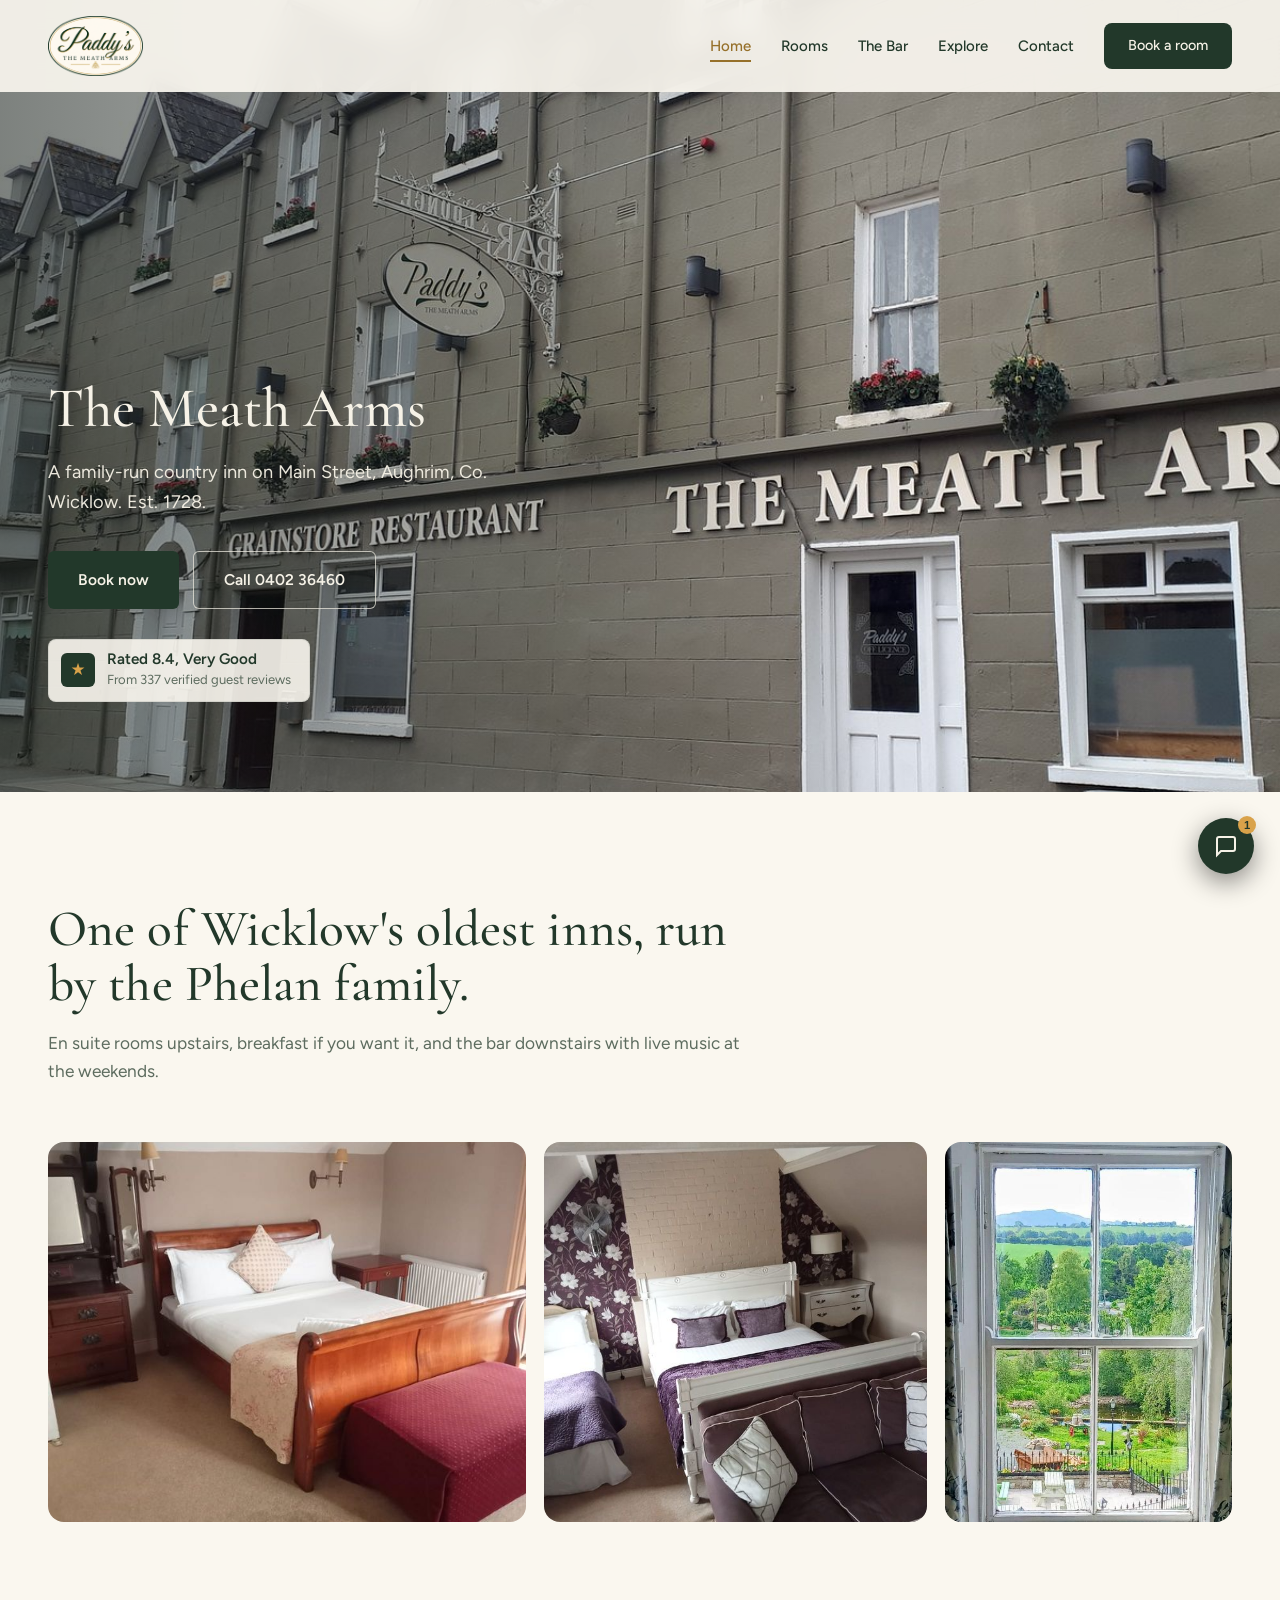
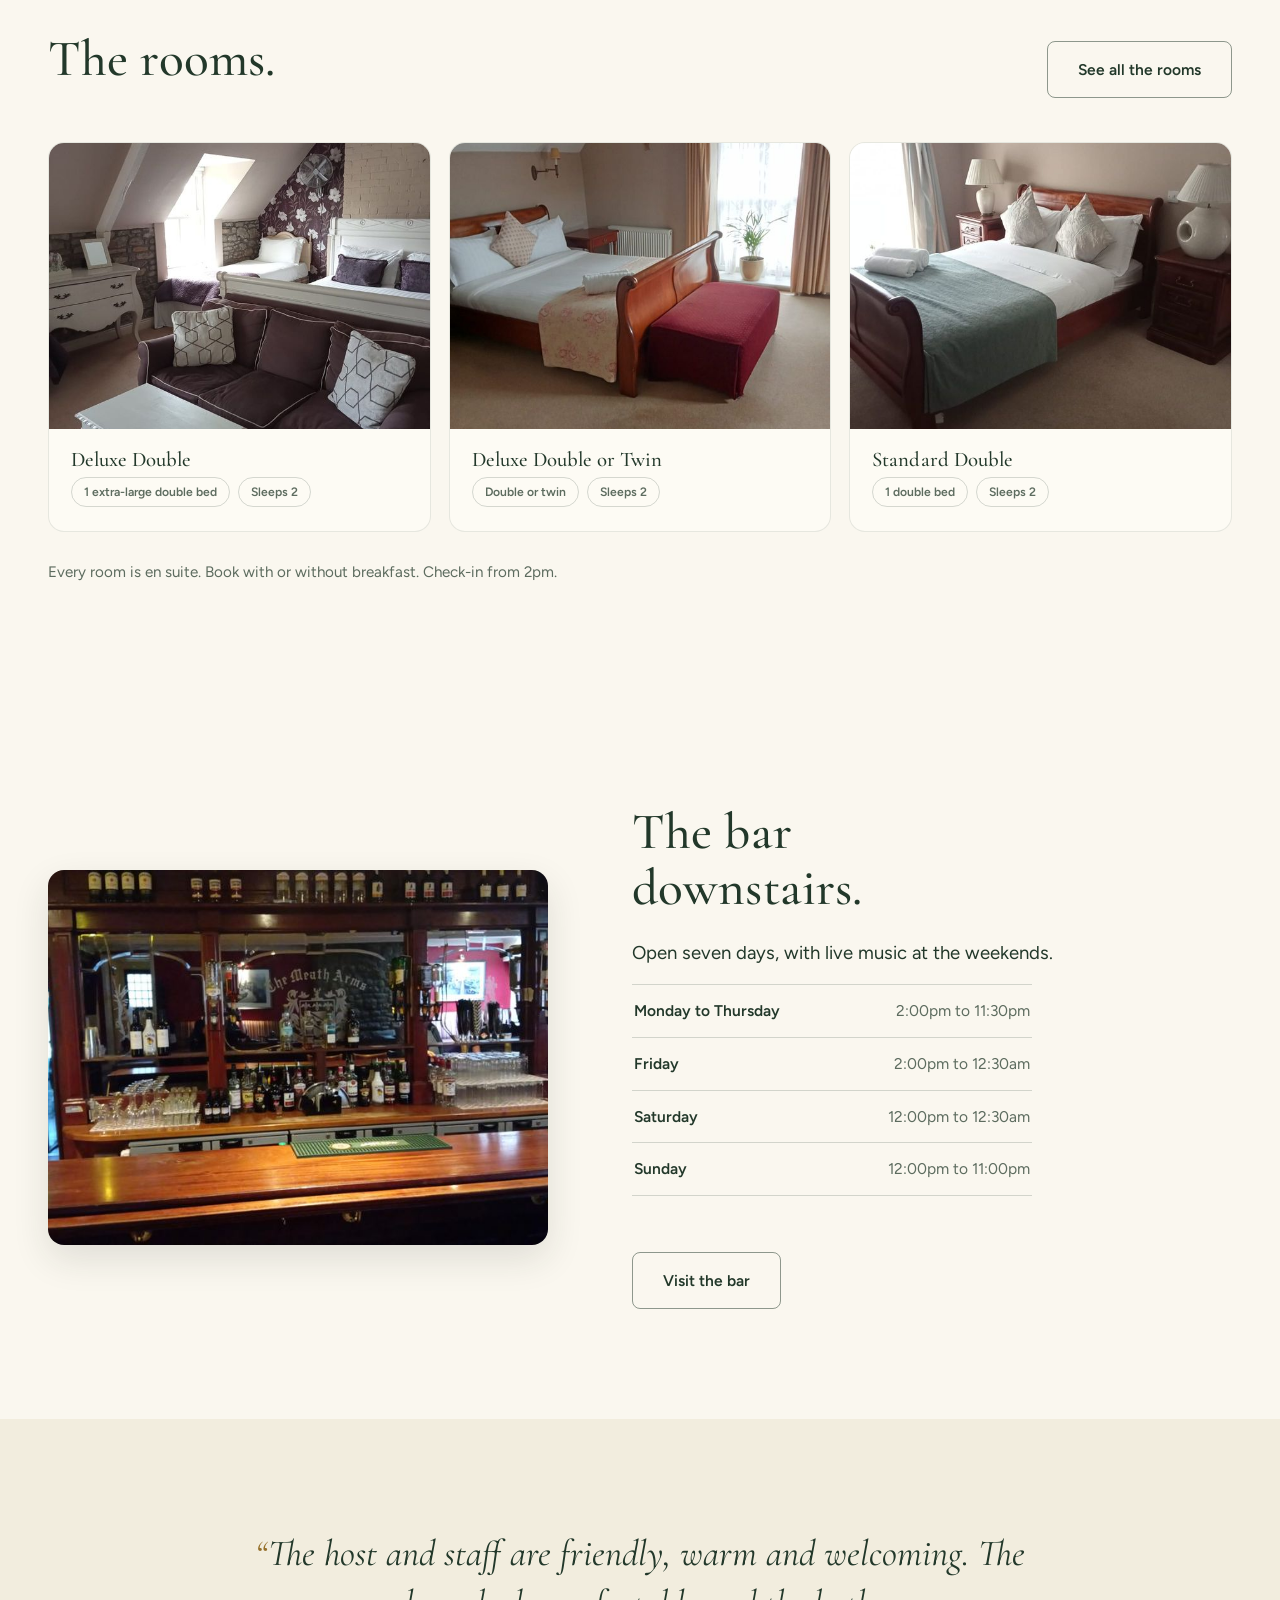
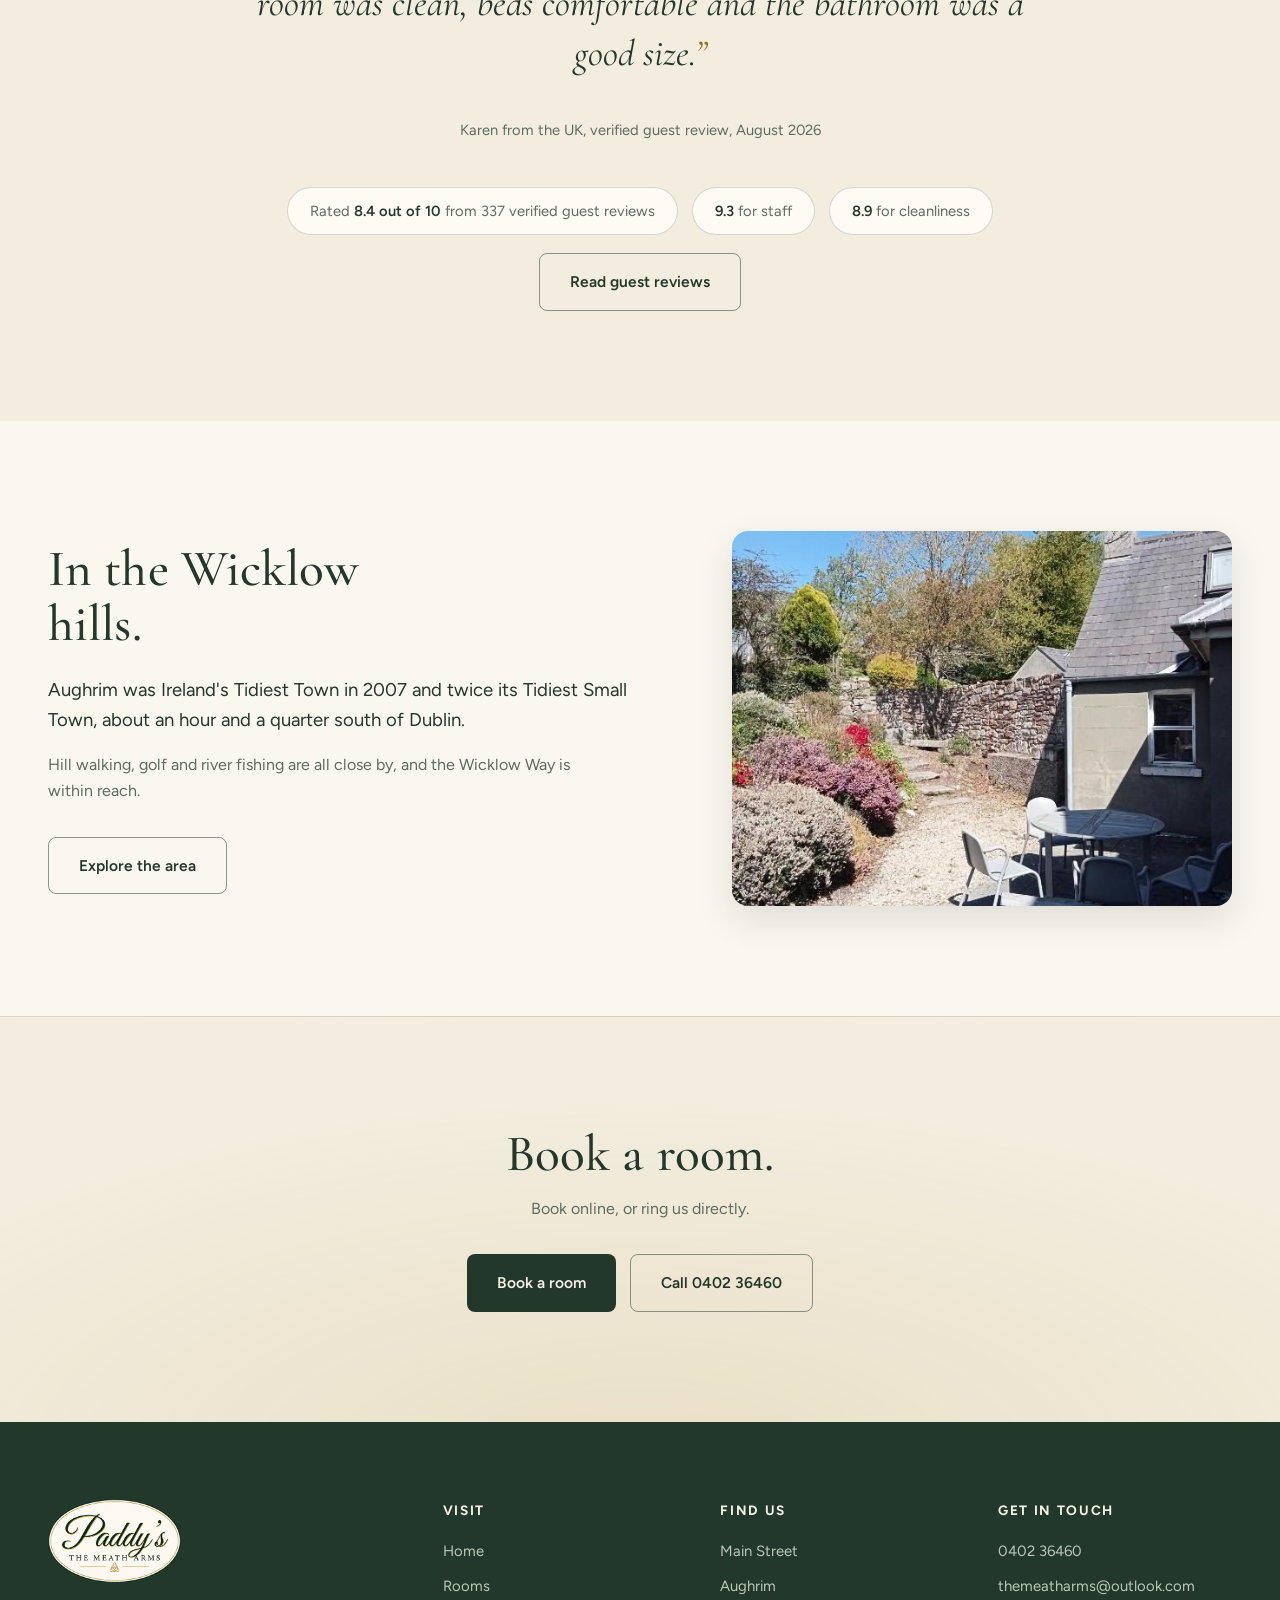
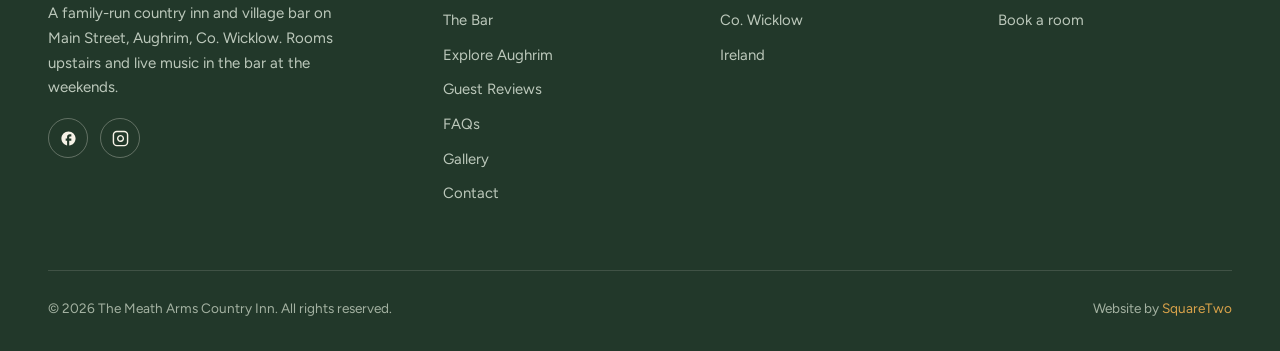
==== commit b3d9f920: "Apply 15 Sep meeting changes: rotating reviews, optional breakfast, drop superhost, Wi-Fi, taxi/lugg" ====
--- a/index.html
+++ b/index.html
@@ -106,11 +106,11 @@
     <div class="container">
       <div class="intro-head" data-reveal>
         <h2>One of Wicklow's oldest inns, run by the Phelan family.</h2>
-        <p>En suite rooms upstairs, breakfast included, and the bar downstairs with live music at the weekends.</p>
+        <p>En suite rooms upstairs, breakfast if you want it, and the bar downstairs with live music at the weekends.</p>
       </div>
       <div class="trio" data-reveal>
         <a href="/rooms.html"><figure><img src="/images/deluxe-4.jpg" srcset="/images/deluxe-4-sm.jpg 600w, /images/deluxe-4.jpg 1200w" sizes="(max-width: 900px) 100vw, 40vw" alt="A deluxe double room under the eaves at The Meath Arms" loading="lazy"></figure></a>
-        <a href="/rooms.html#breakfast"><figure><img src="/images/breakfast-1.jpg" alt="A full Irish breakfast at The Meath Arms" loading="lazy"></figure></a>
+        <a href="/rooms.html"><figure><img src="/images/deluxe-6.jpg" srcset="/images/deluxe-6-sm.jpg 600w, /images/deluxe-6.jpg 1200w" sizes="(max-width: 900px) 100vw, 40vw" alt="A deluxe double room at The Meath Arms" loading="lazy"></figure></a>
         <a href="/explore.html"><figure><img src="/images/aughrim.jpg" alt="The view towards the Wicklow hills from The Meath Arms" loading="lazy"></figure></a>
       </div>
     </div>
@@ -121,7 +121,7 @@
     <div class="container">
       <div class="tease-head" data-reveal>
         <h2>The rooms.</h2>
-        <a href="/rooms.html" class="btn btn-ghost">See all eight room types</a>
+        <a href="/rooms.html" class="btn btn-ghost">See all the rooms</a>
       </div>
       <div class="room-trio">
         <a class="room" href="/rooms.html" data-reveal>
@@ -146,7 +146,7 @@
           </div>
         </a>
       </div>
-      <p class="tease-note" data-reveal>Every room is en suite, with free Wi-Fi. Breakfast included. Check-in from 2pm.</p>
+      <p class="tease-note" data-reveal>Every room is en suite. Book with or without breakfast. Check-in from 2pm.</p>
     </div>
   </section>
 
@@ -177,8 +177,20 @@
   <!-- ===== GUEST WORDS ===== -->
   <section class="guest-words location">
     <div class="container" data-reveal>
-      <p class="big-quote quoted">Niall is a super host, just the kindest man and made me feel very much at home.</p>
-      <p class="quote-attr">Katherine from Australia, verified guest review, May 2026</p>
+      <div class="quote-rotator" id="quoteRotator" aria-live="polite">
+        <div class="quote-slide is-active">
+          <p class="big-quote quoted">The host and staff are friendly, warm and welcoming. The room was clean, beds comfortable and the bathroom was a good size.</p>
+          <p class="quote-attr">Karen from the UK, verified guest review, August 2026</p>
+        </div>
+        <div class="quote-slide">
+          <p class="big-quote quoted">Very old, historic buildings with soul and atmosphere. Great location in the middle of the town.</p>
+          <p class="quote-attr">Klimska from Ireland, verified guest review, June 2026</p>
+        </div>
+        <div class="quote-slide">
+          <p class="big-quote quoted">Great value for money. Lovely rooms and showers. Great pints of Guinness downstairs too.</p>
+          <p class="quote-attr">Verified guest review from Ireland, August 2026</p>
+        </div>
+      </div>
       <div class="mention-row">
         <span class="mention">Rated <strong>8.4 out of 10</strong> from 337 verified guest reviews</span>
         <span class="mention"><strong>9.3</strong> for staff</span>
@@ -196,8 +208,8 @@
       <div class="split flip">
         <div class="split-body" data-reveal>
           <h2>In the Wicklow hills.</h2>
-          <p class="opener">Aughrim was twice named Ireland's Tidiest Small Town, about an hour and a quarter south of Dublin.</p>
-          <p>Hill walking, golf and river fishing are all close by. For walkers on the Wicklow trails, we can arrange taxis and luggage transfers.</p>
+          <p class="opener">Aughrim was Ireland's Tidiest Town in 2007 and twice its Tidiest Small Town, about an hour and a quarter south of Dublin.</p>
+          <p>Hill walking, golf and river fishing are all close by, and the Wicklow Way is within reach.</p>
           <a href="/explore.html" class="btn btn-ghost">Explore the area</a>
         </div>
         <div class="split-media" data-reveal>
--- a/styles.css
+++ b/styles.css
@@ -382,6 +382,9 @@
 .big-quote.quoted::before { content: '\201C'; color: var(--accent); }
 .big-quote.quoted::after { content: '\201D'; color: var(--accent); }
 .quote-attr { color: var(--muted); font-size: 0.92rem; margin-bottom: 44px; }
+.quote-rotator { display: grid; }
+.quote-slide { grid-area: 1 / 1; opacity: 0; transition: opacity 0.9s ease; pointer-events: none; }
+.quote-slide.is-active { opacity: 1; pointer-events: auto; }
 .mention-row {
   display: flex;
   justify-content: center;
@@ -766,6 +769,7 @@
   .carousel { overflow-x: auto; }
   .fade-set img { animation: none; opacity: 0; }
   .fade-set img:first-child { opacity: 1; }
+  .quote-slide { transition: none; }
   html { scroll-behavior: auto; }
 }
 
@@ -1230,6 +1234,7 @@
   grid-template-columns: 1fr 1fr;
   gap: 20px;
 }
+.explore-grid .explore-card:last-child:nth-child(odd) { grid-column: 1 / -1; }
 .explore-card {
   background: var(--panel);
   border: 1px solid var(--line-soft);
